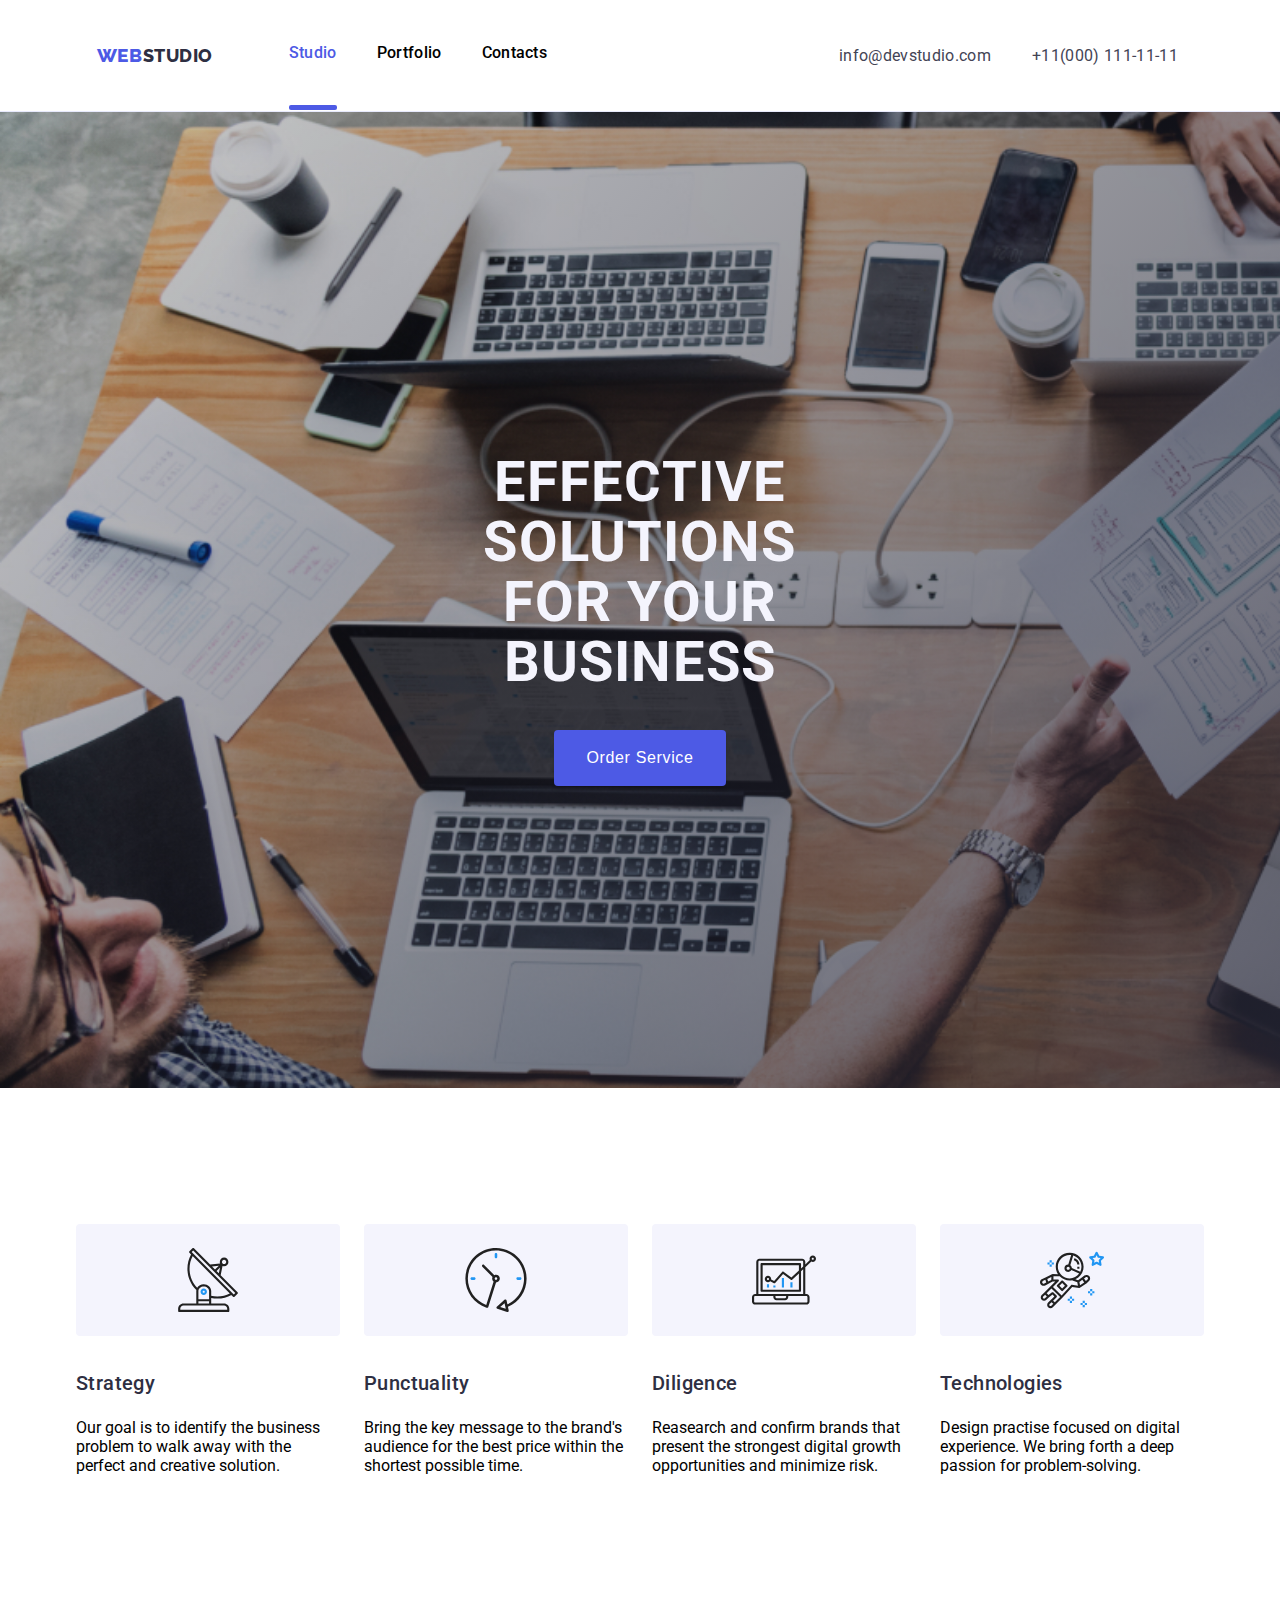
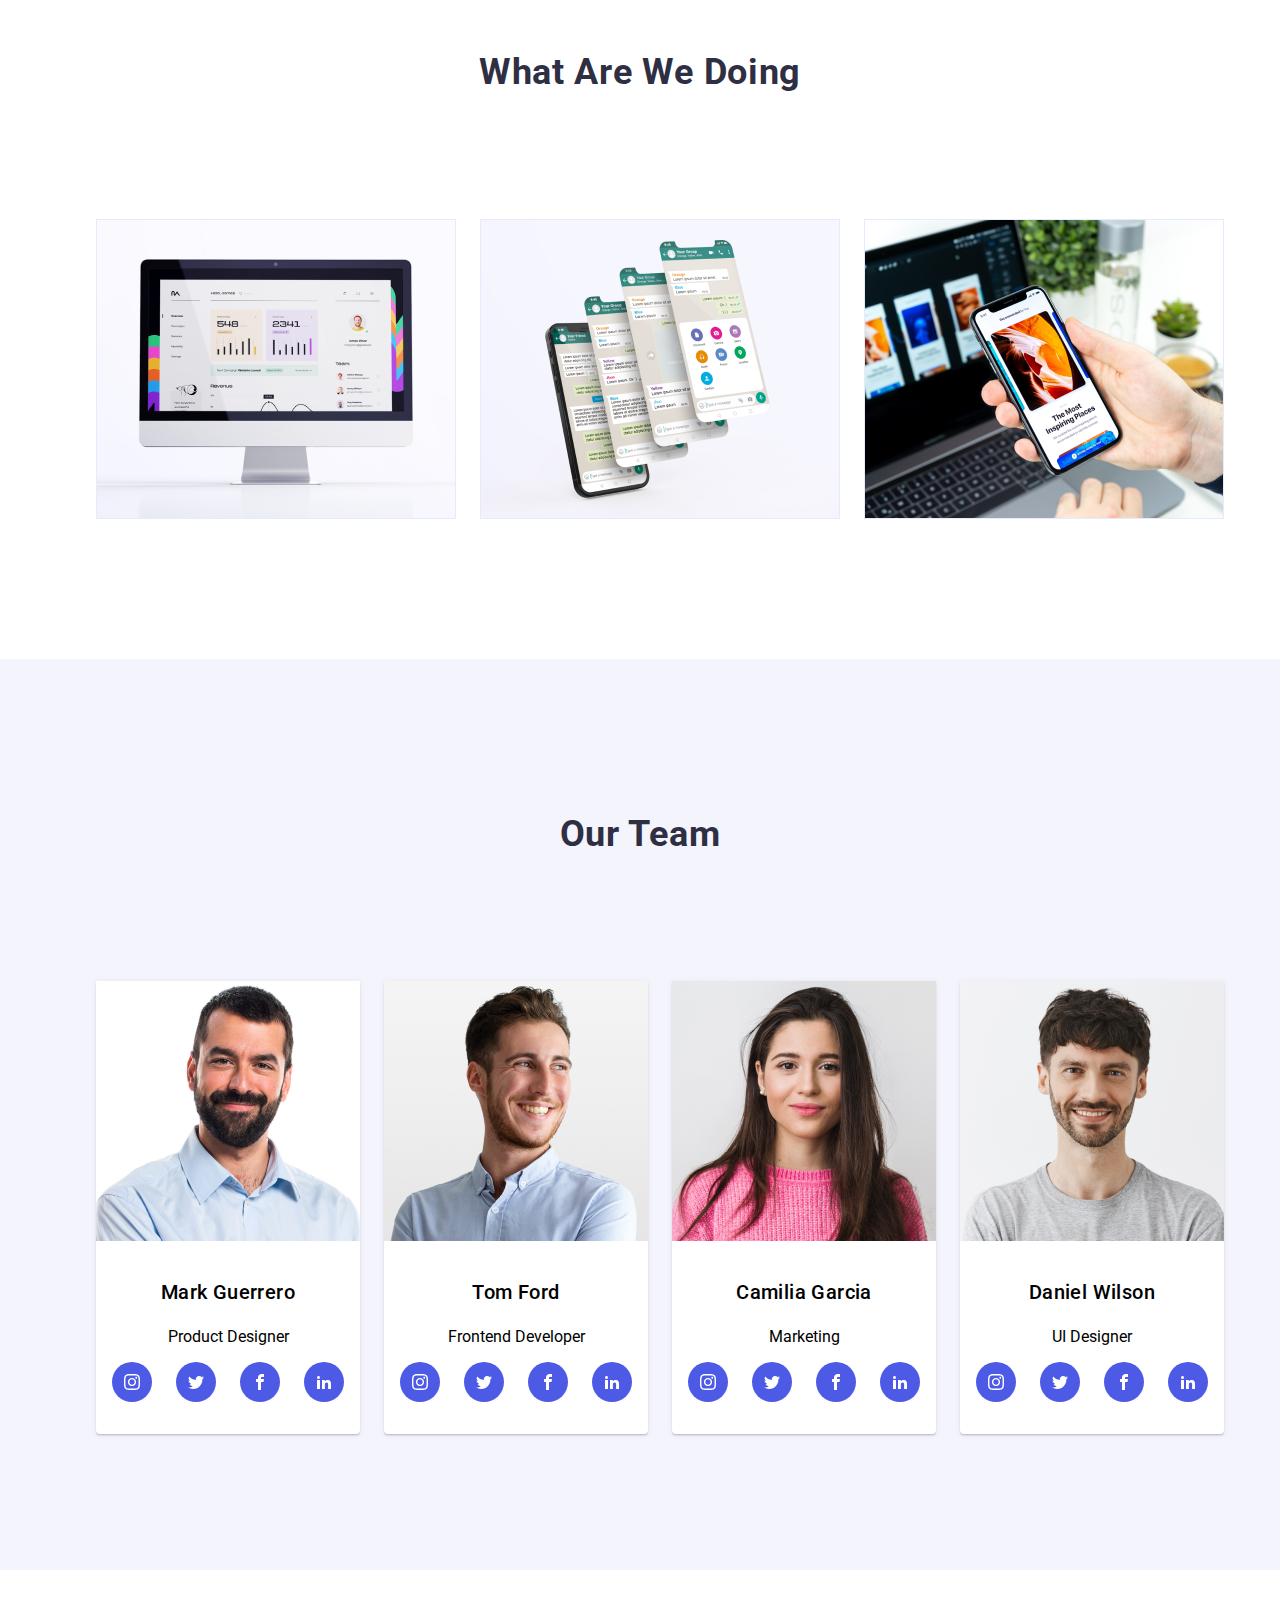
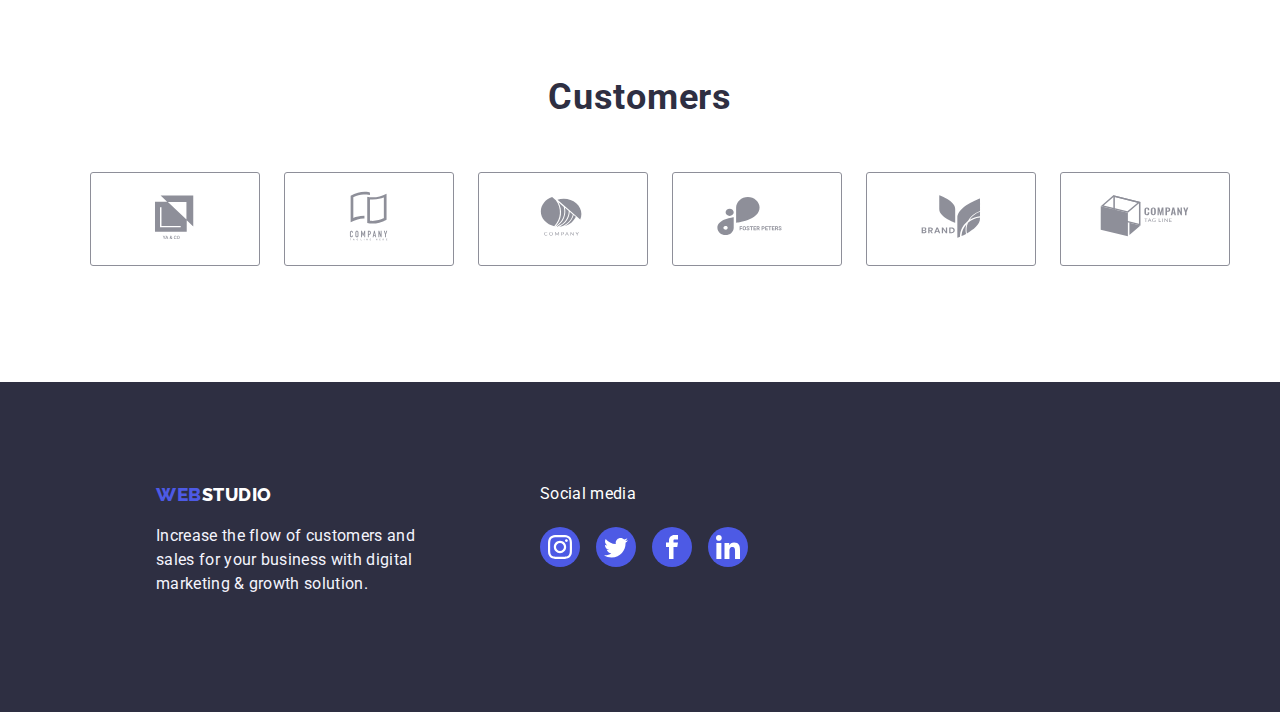
==== index.html @ a1b6a73a "Initial commit" ====
<!DOCTYPE html>
<html lang="en">
<head>
    <meta charset="UTF-8">
    <meta name="viewport" content="width=device-width, initial-scale=1.0">

    <title>Goit-markup-hw-05</title>

    <link rel="stylesheet" href="./css/styles.css">
    
    <link rel="preconnect" href="https://fonts.googleapis.com">
    <link rel="preconnect" href="https://fonts.gstatic.com" crossorigin>
    <link href="https://fonts.googleapis.com/css2?family=Roboto:wght@400;500;700;900&display=swap" rel="stylesheet">
    <link rel="preconnect" href="https://fonts.googleapis.com">
    <link rel="preconnect" href="https://fonts.gstatic.com" crossorigin>
    <link href="https://fonts.googleapis.com/css2?family=Raleway:wght@800&display=swap" rel="stylesheet">

    

</head>
<body>
   <div class="container">
        <header class="header">
            <div class="top-menu">
                <div class="logo">
                    <a href="#" class="web">web<span class="studio">studio</span></a>
                </div>
                <nav class="menu">
                    <ul class="pages">
                        <li class="page-studio active"><a href="index.html">Studio</a></li>
                        <li class="page-portfolio"><a href="portfolio.html">Portfolio</a></li>
                        <li class="page-contacts"><a href="#">Contacts</a></li>
                    </ul>
                </nav>
                <div class="contacts">
                    <ul class="contacts-menu">
                        <li class="email"><a href="mailto:info@devstudio.com">info@devstudio.com</a></li>
                        <li class="cp-number"><a href="tel:+11(000) 111-11-11"> +11(000) 111-11-11</a></li>
                    </ul>
                </div>
            </div>
        </header>
        <main>
            <!-- Section  1 -->
            <!-- hero img -->
            <section class="hero-section">
                <div class="hero">
                    <h1>Effective Solutions<br>for Your Business</h1>
                    <button type="button" class="order-btn" data-modal-open>Order Service</button>
                    <div class="backdrop is-hidden" data-modal>
                        <div class="modal">
                          <button type="button" class="btn-modal" data-modal-close>
                            <svg width="24" height="24">
                                <use href="./images/icons.svg#close"></use>
                            </svg>
                          </button>
                        </div>
                    </div>
                </div>
            </section>
                <!-- advantages -->
                <div class="hero-advantages">
                    <ul class="advantages">
                        <li class="our-goal">
                            <div class="advantages-icons">
                                <svg width="64" height="64">
                                    <use href="./images/icons.svg#antenna"></use>
                                </svg>
                            </div>
                            <h3>Strategy</h3>
                            <p>Our goal is to identify the business problem to walk away with the perfect and creative solution.
                            </p>
                        </li>
                        <li>
                            <div class="advantages-icons">
                            <svg width="64" height="64">
                                <use href="./images/icons.svg#clock"></use>
                            </svg>
                            </div>
                            <h3>Punctuality</h3>
                            <p>Bring the key message to the brand's audience for the best price within the shortest possible
                                time.
                            </p>
                        </li>
                        <li>
                            <div class="advantages-icons">
                                <svg width="64" height="64">
                                    <use href="./images/icons.svg#diagram"></use>
                                </svg>
                            </div>
                            <h3>Diligence</h3>
                            <p>Reasearch and confirm brands that present the strongest digital growth opportunities and minimize
                                risk.</p>
                        </li>
                        <li>
                            <div class="advantages-icons">
                                <svg width="64" height="64">
                                    <use href="./images/icons.svg#astronaut"></use>
                                </svg>
                            </div>
                            <h3>Technologies</h3>
                            <p>Design practise focused on digital experience. We bring forth a deep passion for problem-solving.
                            </p>
                        </li>
                    </ul>
                </div>
            </section>
            <!-- Section # 2 -->
            <section class="section">
                <div class="services">
                    <h2>what are we doing</h2>
                    <ul class="services-img">
                        <li>
                            <img src="images/img 1.png" width="360" height="300" alt="Apple monitor">
                        </li>
                        <li>
                            <img src="images/img 2.png" width="360" height="300" alt="cellphone">
                        </li>
                        <li>
                            <img src="images/img 3.png" width="360" height="300" alt="cellphone with laptop">
                        </li>
                    </ul>
                </div>
            </section>
        
            <!-- section # 3 -->
            <section class="section">
                <div class="team">
                    <h2>Our Team</h2>
                    <div class="team-members">
                        <ul class="members">
                            <li class="member">
                                <img src="images/img.png" width="264" height="260" alt="photo">
                                <h3>Mark Guerrero</h3>
                                <p>Product Designer</p>
                                <div class="teams-social-media">
                                    <a class="team-social-media">
                                        <svg width="16" height="16">
                                            <use href="./images/icons.svg#instagram"></use>
                                        </svg>
                                    </a>
                                    <a class="team-social-media">
                                        <svg width="16" height="16">
                                            <use href="./images/icons.svg#twitter"></use>
                                        </svg>
                                    </a>
                                    <a class="team-social-media">
                                        <svg width="16" height="16">
                                            <use href="./images/icons.svg#facebook"></use>
                                        </svg>
                                    </a>
                                    <a class="team-social-media">
                                        <svg width="16" height="16">
                                            <use href="./images/icons.svg#linkedin"></use>
                                        </svg>
                                    </a>
                                </div>
                            </li>
                            <li class="member">
                                <img src="images/img 6.png" width="264" height="260" alt="photo">
                                <h3>Tom Ford</h3>
                                <p>Frontend Developer</p>
                                <div class="teams-social-media">
                                    <a class="team-social-media">
                                        <svg width="16" height="16">
                                            <use href="./images/icons.svg#instagram"></use>
                                        </svg>
                                    </a>
                                    <a class="team-social-media">
                                        <svg width="16" height="16">
                                            <use href="./images/icons.svg#twitter"></use>
                                        </svg>
                                    </a>
                                    <a class="team-social-media">
                                        <svg width="16" height="16">
                                            <use href="./images/icons.svg#facebook"></use>
                                        </svg>
                                    </a>
                                    <a class="team-social-media">
                                        <svg width="16" height="16">
                                            <use href="./images/icons.svg#linkedin"></use>
                                        </svg>
                                    </a>
                                </div>
                            </li>
                            <li class="member">
                                <img src="images/img 7.png" width="264" height="260" alt="photo">
                                <h3>Camilia Garcia</h3>
                                <p>Marketing</p>
                                <div class="teams-social-media">
                                    <a class="team-social-media">
                                        <svg width="16" height="16">
                                            <use href="./images/icons.svg#instagram"></use>
                                        </svg>
                                    </a>
                                    <a class="team-social-media">
                                        <svg width="16" height="16">
                                            <use href="./images/icons.svg#twitter"></use>
                                        </svg>
                                    </a>
                                    <a class="team-social-media">
                                        <svg width="16" height="16">
                                            <use href="./images/icons.svg#facebook"></use>
                                        </svg>
                                    </a>
                                    <a class="team-social-media">
                                        <svg width="16" height="16">
                                            <use href="./images/icons.svg#linkedin"></use>
                                        </svg>
                                    </a>
                                </div>
                            </li>
                            <li class="member">
                                <img src="images/img 8.png" width="264" height="260" alt="photo">
                                <h3>Daniel Wilson</h3>
                                <p>UI Designer</p>
                                <div class="teams-social-media">
                                    <a class="team-social-media">
                                        <svg width="16" height="16">
                                            <use href="./images/icons.svg#instagram"></use>
                                        </svg>
                                    </a>
                                    <a class="team-social-media">
                                        <svg width="16" height="16">
                                            <use href="./images/icons.svg#twitter"></use>
                                        </svg>
                                    </a>
                                    <a class="team-social-media">
                                        <svg width="16" height="16">
                                            <use href="./images/icons.svg#facebook"></use>
                                        </svg>
                                    </a>
                                    <a class="team-social-media">
                                        <svg width="16" height="16">
                                            <use href="./images/icons.svg#linkedin"></use>
                                        </svg>
                                    </a>
                                </div>
                            </li>
                        </ul>
                    </div>
                </div>
            </section>
            <section class="customer-section">
                <h2>customers</h2>
                <ul class="customers">
                    <li class="customer-icon">
                        <a href="#">
                            <svg width="104" height="56">
                                <use href="./images/icons.svg#customer-icon-1"></use>
                            </svg>
                        </a>
                    </li>
                    <li class="customer-icon">
                        <a href="#">
                            <svg width="104" height="56">
                                <use href="./images/icons.svg#customer-icon-2"></use>
                            </svg>
                        </a>
                    </li>
                    <li class="customer-icon">
                        <a href="#">
                            <svg width="104" height="56">
                                <use href="./images/icons.svg#customer-icon-3"></use>
                            </svg>
                        </a>
                    </li>
                    <li class="customer-icon">
                        <a href="#">
                            <svg width="104" height="56">
                                <use href="./images/icons.svg#customer-icon-4"></use>
                            </svg>
                        </a>
                    </li>
                    <li class="customer-icon">
                        <a href="#">
                            <svg width="104" height="56">
                                <use href="./images/icons.svg#customer-icon-5"></use>
                            </svg>
                        </a>
                    </li>
                    <li class="customer-icon">
                        <a href="#">
                            <svg width="104" height="56">
                                <use href="./images/icons.svg#customer-icon-6"></use>
                            </svg>
                        </a>
                    </li>
                </ul>
            </section>
        </main>
        <footer class="annotation">
            <div class="notation">
            <a href="#" class="studio"><span class="web">web</span>studio</a>
            <p>Increase the flow of customers and <br>
                sales for your business with digital <br>
                marketing & growth solution.</p>
            </div>
            <div>
            <h4>Social media</h4>
                <div class="social-media-icons">  
                    <a class="social-media">
                        <svg width="24" height="24">
                           <use href="./images/icons.svg#instagram"></use>
                        </svg>
                    </a>
                    <a class="social-media">
                        <svg width="24" height="24">
                           <use href="./images/icons.svg#twitter"></use>
                        </svg>
                    </a>
                    <a class="social-media">
                        <svg width="24" height="24">
                           <use href="./images/icons.svg#facebook"></use>
                        </svg>
                    </a>
                    <a class="social-media">
                        <svg width="24" height="24">
                           <use href="./images/icons.svg#linkedin-2"></use>
                        </svg>
                    </a>
                </div>
            </div>         
        </footer>
   </div>
   <script src="./js/modal.js"></script>
</body>
</html>
---- css/styles.css ----
:root {
    --primary-color:#4D5AE5;
--primary-with-alpha: rgba(77, 90, 229, 0.9);
    --primary-white: #fff;
    --background-font: #2E2F42;
    --hover-background: #0707f6;
    --cloud: #F4F4FD;
    --paragraph-color: #434455;
    --CORNFLOW: #E7E9FC;
    --Light-Slate: #8E8F99;
    --Grey: rgba(46, 47, 66, 0.70);
    --L-Grey: #2E2F42;
    --Dairy: #FCFCFC;
}
body{
    margin: 0;
    padding: 0;
    font-family: 'Roboto', sans-serif;
}
.container{
    background-color: var(--primary-white);
    width: 100% auto;
    height: auto;
}
a {
   text-decoration: none;
} 
ul > li{
    list-style-type: none;
}
/* Text-Logo --nav bar - index pages & contacts*/
.header{
    padding: 25px 156px;
    border-bottom: 1px solid var(--CORNFLOW);
}
.top-menu {
    background-color: var(--primary-white);
    display: flex;
    flex-direction: row;
    align-items: center;
    justify-content: center;
}  
.web {
    color: var(--primary-color);
    font-family: Raleway;
    width: 44px;
    font-size: 19px;
    font-weight: 800;
    line-height: 1.3;
    letter-spacing: 0.54px;
    text-transform: uppercase;
   
}
.studio {
    color: var(--background-font);
    font-family: Raleway;
    width: 71px; 
    font-size: 18px;
    font-weight: 800;
    line-height: 1.3;
    text-transform: uppercase;
    padding-right: 36px;
}
.pages {
    display: flex;
    flex-direction: row;
    justify-content: center;
    gap: 40px;
    padding-right: 252px;
}
.pages > li > a {
    text-decoration: none;
    color: var(--paragrap-font);
    font-size: 16px;
    font-weight: 500;
    line-height: 1.5;
    letter-spacing: 0.32px;
}
           .pages>li>a:focus,
.active,.pages > li > a:hover{
    color: var(--primary-color);
}
.active::after{
    background-color: var(--primary-color);
    content: " ";
    display: block;
    height: 5px;
    width: 100%;
    border-radius: 2px;
    position: relative;
    top: 40px;
}
.page-studio{
     width: 48px, auto;
     height: 24px, auto;
}
.page-portfolio{
    width: 66px, auto;
    height: 24px, auto;
}
.page-contacts{
    width: 67px, auto;
    height: 24px, auto;
}
.email{
    width:  153px;
    height: 24px;
}
.cp-number{
    width:  151px;
    height: 24px;
}

.contacts-menu > li > a {
    text-decoration: none;
    color: var(--paragraph-color);
    font-size: 16px;
    font-weight: 400;
    line-height: 1.5;
    letter-spacing: 0.32px;
}
.contacts-menu > li > a:hover {
    color: var(--primary-color);
}
.contacts-menu {
    display: flex;
    flex-direction: row;
    justify-content: center;
    gap: 40px;
}

/* --------------------- Hero Image ----------------------------*/
 h1 {
    color: var(--cloud);
    text-align: center;
    font-size: 56px;
    font-weight: 700;
    line-height: 60px;
    letter-spacing: 1.12px;
    text-transform: uppercase;
    padding-left: 472px;
    padding-right: 472px;
}
.hero {
    background: linear-gradient(-45deg, rgba(46, 47, 66, 0.70), rgba(255, 255, 255, 0.00) 100%),
                url("../images/busy_frontdevs.jpg");
                /* lightgray 0px -167.766px / 100% 139.922% no-repeat; */
    background-color: var(--background-font);
    background-repeat: no-repeat;
    background-size: cover;
    margin-top: 0;
    display: flex;
    padding-top: 188px;
    padding-bottom: 188px;
    flex-direction: column;
    align-items: center;
    justify-content: center;
    width: auto;
    height: 600px;
}
.order-btn {
    background-color: var(--primary-color); 
    display: block;
    align-items: center;
    justify-content: center;
    padding:  16px 32px;
    border-radius: 4px;
    box-shadow: 0px 4px 4px 0px rgba(0, 0, 0, 0.15 );
    width: auto;
    color: var(--primary-white);
    font-size: 16px;
    font-weight: 500;
    line-height: 1.5;
    border: none;
    letter-spacing: 0.64px;
    cursor: pointer;
}
.order-btn:hover {
    background-color: var(--hover-background);
    color: var(--primary-white);
    padding: 16px 32px;
    border-radius: 4px;
    box-shadow: 0px 4px 4px 0px rgba(0, 0, 0, 0.15);
    font-size: 16px;
    font-weight: 500;
    line-height: 1.5;
    border: none;
    letter-spacing: 0.64px;
    cursor: pointer;
}

.btn-modal{
    border: 0;
    display: block;
    margin-left: auto;
    background-color: var(--Dairy);
}
.btn-modal svg{
    display: flex;
    align-items: center;
    justify-content: center;
    padding: 5px;
    width: 24px;
    height: 24px;
    border-radius: 100%;
    cursor: pointer;
    color: var(--L-Grey);
    background-color: var(--CORNFLOW);
    border: 1px solid var(--CORNFLOW);
    box-shadow: 0 2px 1px 0 rgba(0, 0, 0, 0.2),
                0 1px 3px 0 rgba(0, 0, 0, 0.12),
                0 1px 1px 0 rgba(0, 0, 0, 0.14);
    transition: fill 250ms cubic-bezier(0.4, 0, 0.2, 1);
}       
.backdrop{
    width: 100%;
    height: 100%;
    background-color:  rgba(0, 0, 0, 0.4);
    position: fixed;
    top: 0;
    display: flex;
    align-items: center;
    justify-content: center;
    transition: opacity 250ms cubic-bezier(0.4, 0, 0.2, 1);
}
.modal{
    padding: 24px;
    background-color: var(--Dairy);
    width: 408px;
    height: 584px;
    border-radius: 5px;
    box-shadow: 0 2px 1px 0 rgba(0, 0, 0, 0.2)
                0 1px 3px 0 rgba(0, 0, 0, 0.12),
                0 1px 1px 0 rgba(0, 0, 0, 0.14);
}
.is-hidden{
    pointer-events: none;
    opacity: 0;
}

/* ------------------------- Section1 ------------------------ */
/* .hero-advantages */
   
.advantages-icons {
    background-color: var(--cloud);
    display: flex;
    justify-content: center;
    border-radius: 4px;
    padding: 24px 100px;
}
.advantages{
  display: flex;
  align-items: center;
  justify-content:center;
  gap: 24px;
  padding: 120px 156px;
}
.advantages li > h3 {
    text-align: start;
    color: var(--background-font);
    font-size: 20px;
    font-weight: 500;
    line-height: 1.5;
    letter-spacing: 0.4px;
}
.advantages > p{
    color: var(--paragraph-color);
    font-size: 16px;
    font-weight: 400;
    line-height: 1.5;
    letter-spacing: 0.32px;
}

/*---------------- what are we doing-Section 2 ----------------------*/

h2 {
    color: var(--background-font);
    margin-top: 10px;
    text-align: center;
    font-size: 36px;
    font-weight: 700;
    line-height: 2.5;
    letter-spacing: 0.72px;
    text-transform: capitalize;
}
.services{  
    padding-bottom: 120px;
}

.services-img{
    display: flex;
    justify-content: center;
    gap:24px;
    padding-top: 72px;
}


/* ---------------- Our team-section3 ------------------- */
h3 {
    text-align: center;
    font-size: 20px;
    font-weight: 500;
    line-height: 1.5;
    letter-spacing: 0.4px;
    margin-top: 32px;
}
.team{
   background-color: var(--cloud);
   padding:120px 156px;
    }
.team > p{
    text-align: center;
    color: var(--paragraph-color);
    font-size: 16px;
    font-weight: 400;
    line-height: 150%;
    letter-spacing: 0.32px;
}
.team-members .members{
    display: flex;
    justify-content: center;
    gap: 24px;
    padding-top: 72px;
}
.team-members .members > li > p{
    text-align: center;
}
.members .member{
    border-radius: 0px 0px 4px 4px;
    background-color: var(--primary-white);
    box-shadow: 0px 2px 1px 0px rgba(46, 47, 66, 0.08),
                0px 1px 1px 0px rgba(46, 47, 66, 0.16),
                0px 1px 6px 0px rgba(46, 47, 66, 0.08);
    padding-bottom: 32px;
}
 /* -------- Team Social Media Icons ------------------- */

.teams-social-media {
    display: flex;
    justify-content: center;
    align-items: center;
    gap: 24px;
}

.team-social-media {
    background-color: var(--primary-color);
    border-radius: 50%;
    height: 40px;
    width: 40px;
    cursor: pointer;
}
.team-social-media:focus,
.team-social-media:hover{
    background-color: var(--hover-background);
    border: 1px solid var(--hover-background);
    outline: 1px solid var(--hover-background);
}
.team-social-media svg {
    fill: var(--primary-white);
    padding: 12px;
}

/* -------------- Customers Section ------------------------- */
.customer-section{
    padding-top: 72px;
    padding-bottom: 100px;

}
.customers{
    display: flex;
    justify-content: center;
    align-items: center;
    gap: 24px;
    
}
.customer-icon{
    border: 1px solid var(--Light-Slate);
    border-radius: 3px;
    padding: 16px 32px;
}
.customer-icon svg {
    fill: var(--Light-Slate)
}


/* ------------------- footer ---------------------------*/
.annotation{
    background-color: var(--background-font);
    display:flex;
    gap: 120px;
    padding-top: 100px;
    padding-bottom: 100px;
}
.notation{
    display: flex;
    flex-direction: column;
    padding-left: 156px;
    width: auto;
}
.notation .studio{
    color: var(--primary-white);
    font-family: Raleway;
    font-size: 18px;
    font-weight: 800;
    line-height: 1.3; /*21px  116.667%*/
    letter-spacing: 0.54px;
    text-transform: uppercase;
}
.notation > p{
    width: 264px;
    margin-top: 17.5px;
    color: var(--cloud);
    font-size: 16px;
    font-weight: 400;
    line-height: 1.5;
    letter-spacing: 0.32px;
}
 /* -------------------- Social Media Icons ------------------------*/
 h4 {
     margin-top: 0;
     font-size: 16px;
     font-weight: 400;
     line-height: 1.5;
     letter-spacing: 0.32px;
     color: var(--primary-white);
 }

 .social-media-icons {
     display: flex;
     gap: 16px;
}

.social-media {
     background-color: var(--primary-color);
     border-radius: 50%;
     height: 40px;
     width: 40px;
     display: flex;
     align-items: center;
     justify-content: center;
     cursor: pointer;
}
.social-media:focus,    
.social-media:hover{
    background-color: var(--hover-background);
    border: 1px solid var(--hover-background);
    outline: 1px solid var(--hover-background);
} 
 .social-media svg {
     fill: var(--primary-white);
     padding: 8px;
 }

/* ------------------ portfolio.html ------------------*/
.button-portfolio {
    color: var(--primary-color);
    display: flex;
    flex-direction: row;
    justify-content: center;
    gap: 24px;
    padding-top: 96px;
    padding-bottom: 72px;
}
.btn{ 
    background-color: var(--CORNFLOW);
    color: var(--IRIS, #4D5AE5);
        text-align: center;
        font-family: Roboto;
        font-size: 16px;
        font-weight: 500;
        line-height: 1.5;
        letter-spacing: 0.64px;
        padding: 12px 24px;
        border-radius: 4px;
        box-shadow: 0px 4px 4px 0px rgba(0, 0, 0, 0.15);
        border: none;
}
.btn:focus,
.btn:hover {
        background-color: var(--hover-background);
        color: var(--primary-white);
        cursor: pointer;
}
 
/* ----------- main portfolio ----------- */


 .row li{
    border: 1px solid #E7E9FC;
    background-color: var(--primary-white);
    display: flex;
    flex-direction: column;
    align-items: flex-start;
    flex-shrink: 0;
    padding-bottom: 32px;
    cursor: pointer;
}
.row li:hover {
    border-radius: 5px;
    box-shadow: 0px 2px 1px 0px rgba(46, 47, 66, 0.08),
                0px 1px 1px 0px rgba(46, 47, 66, 0.16),
                0px 1px 6px 0px rgba(46, 47, 66, 0.08);
   
}
.row h3 {
    padding-top: 32px;
    margin: 0;
    padding-left: 16px;
}
.row p {
    margin: 0;
    padding-left: 16px;
}
.row .first{
    display: flex;
    flex-direction: row;
    justify-content: center;
    gap: 24px;
}
.row .second {
    display: flex;
    flex-direction: row;
    justify-content: center;
    gap: 24px;
    padding-top: 48px;
}

.row .third {
    display: flex;
    flex-direction: row;
    justify-content: center;
    gap: 24px;
    padding-top: 48px;
    padding-bottom: 120px;
}


     /* Overlay Slider */
.card{
    position: relative;
    width: 100%;   
}
.image{
    display: block;
    width: 100%;
    height: auto;
}
.slider {
    position: absolute;
    background-color: var(--primary-with-alpha);
    bottom: 0;
    left: 0;
    right: 0;
    width: 100%;
    height: 0px;
    overflow: hidden;
    transition:  0.5s cubic-bezier(0.4, 0, 0.2, 1);
    /* -webkit-transition: 0.5s ease;
    -moz-transition: 0.5s ease;
    -ms-transition: 0.5s ease;
    -o-transition: 0.5s ease; */
}
.card:hover .slider{
    height: 100%;
}
.content{
    position: absolute;
    color:var(--cloud);
    overflow: hidden;
    font-size: 20px;
    top: 50%;
    left: 50%;
    transform: translate(-50%, -50%);
}
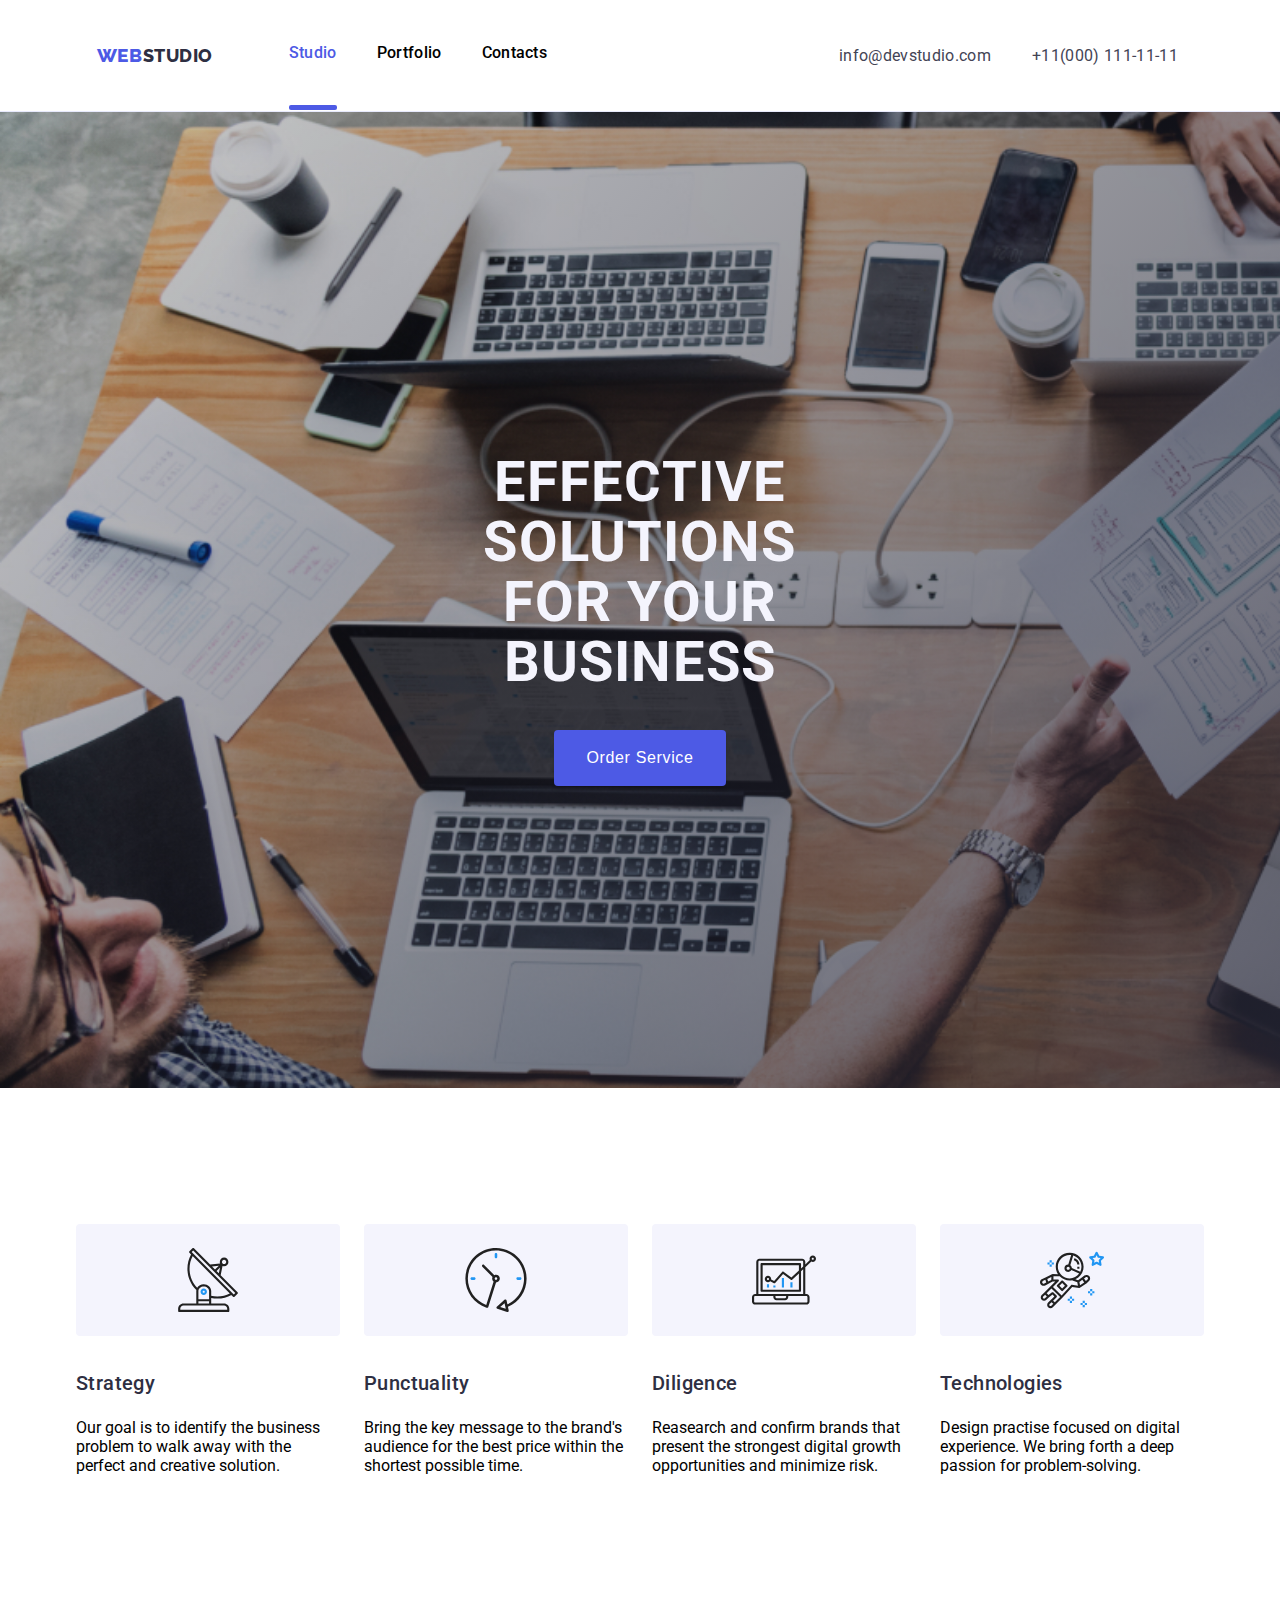
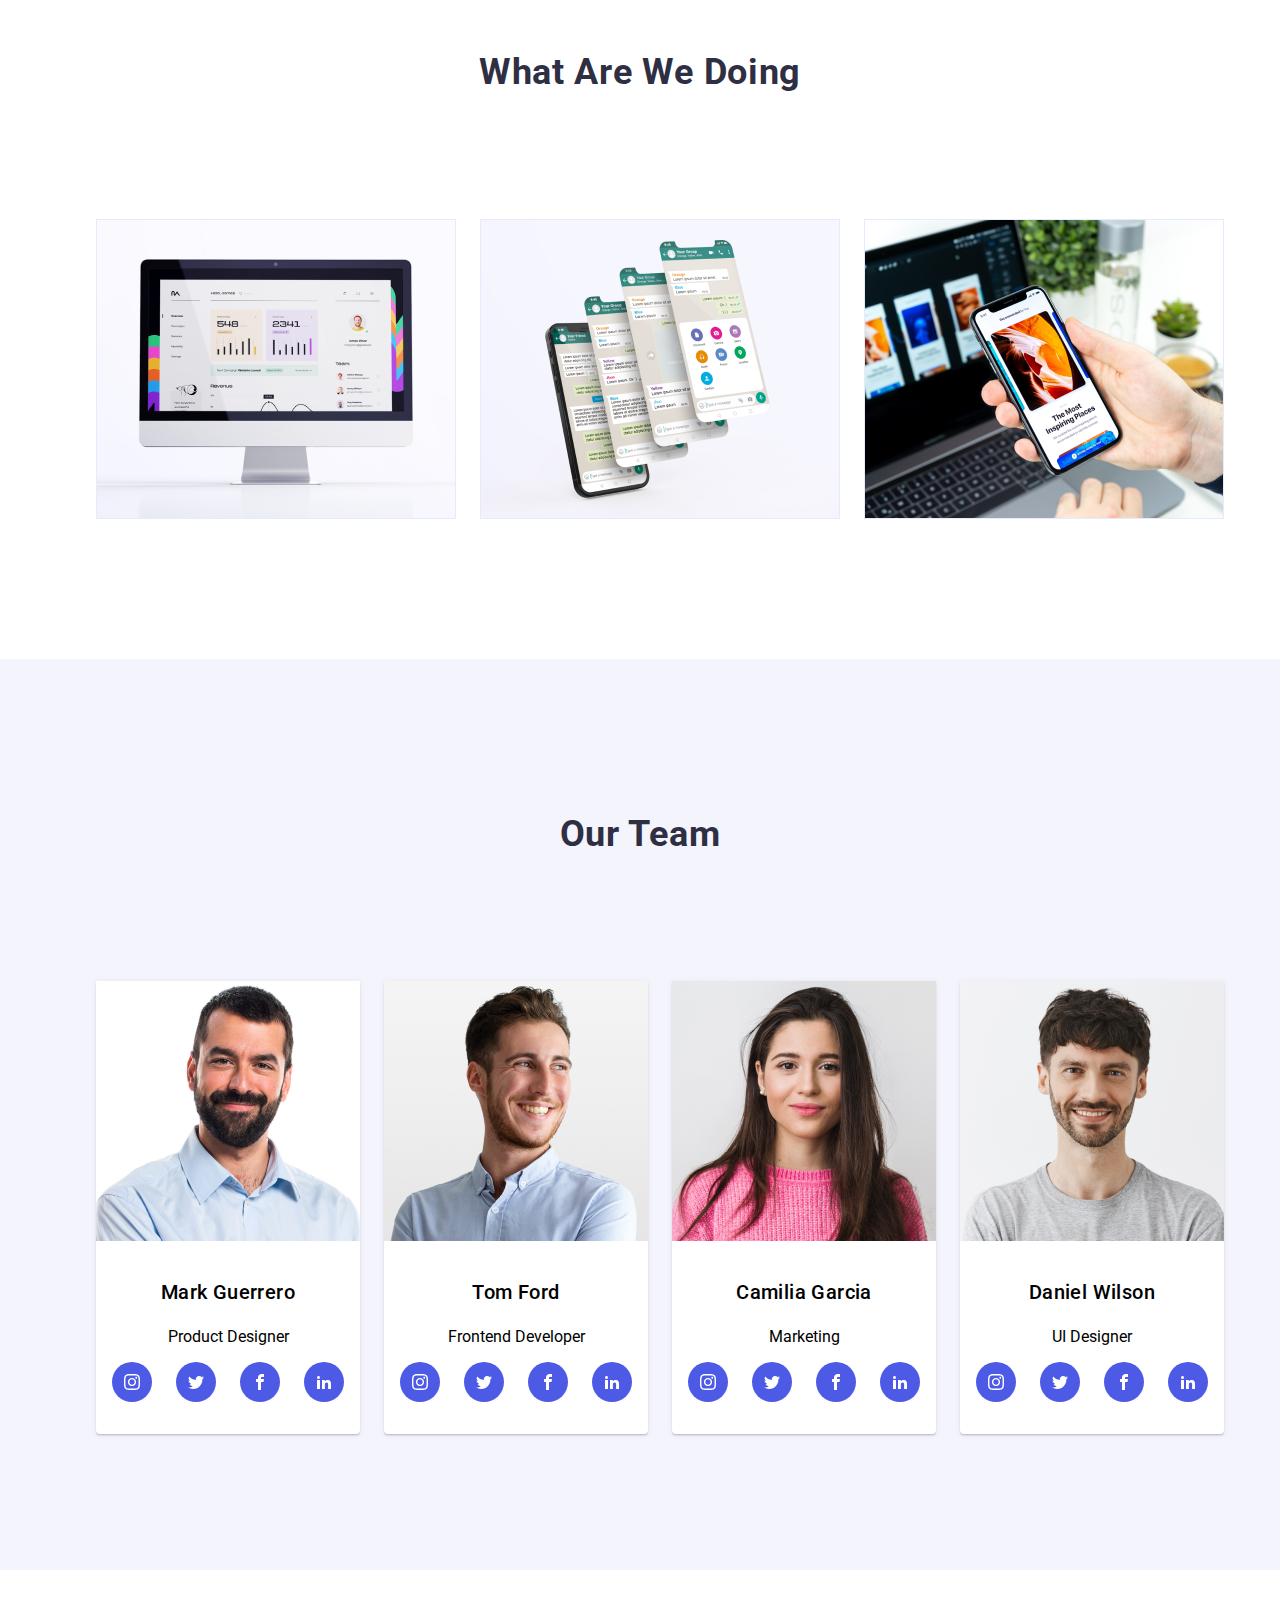
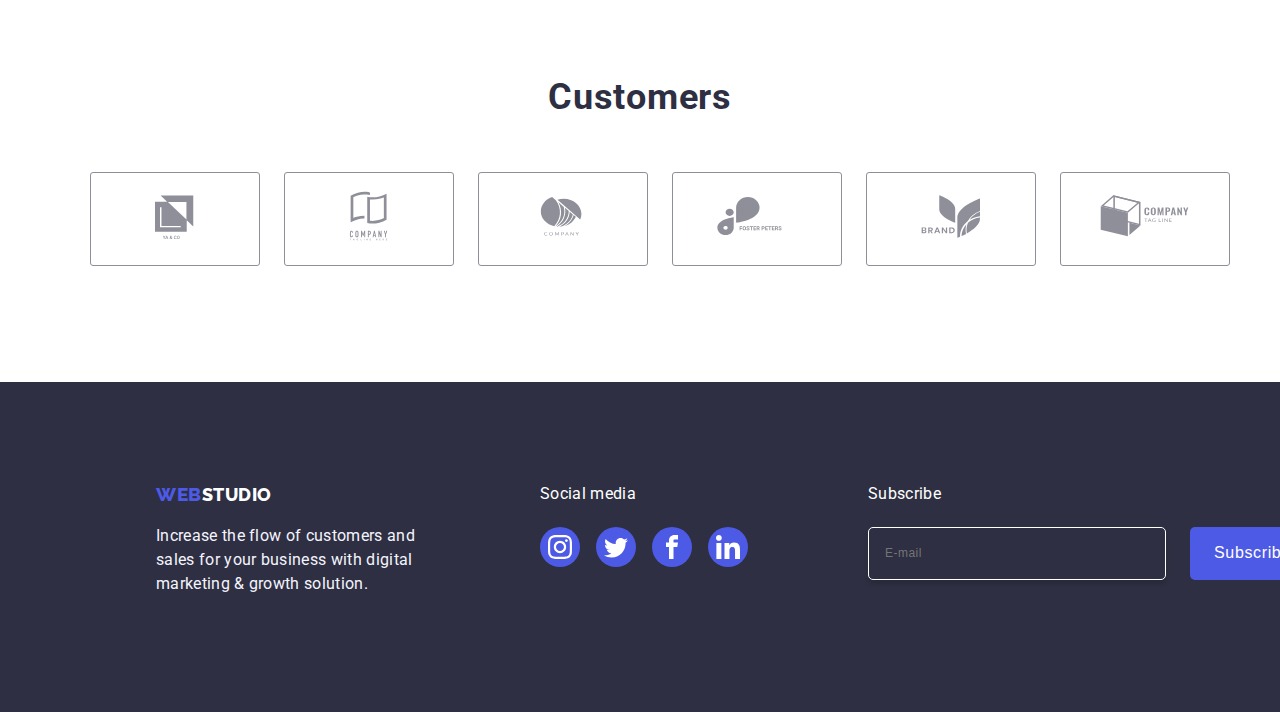
==== commit fcb83feb: "first commit" ====
--- a/index.html
+++ b/index.html
@@ -4,7 +4,7 @@
     <meta charset="UTF-8">
     <meta name="viewport" content="width=device-width, initial-scale=1.0">
 
-    <title>Goit-markup-hw-05</title>
+    <title>Goit-markup-hw-06</title>
 
     <link rel="stylesheet" href="./css/styles.css">
     
@@ -54,6 +54,29 @@
                                 <use href="./images/icons.svg#close"></use>
                             </svg>
                           </button>
+                          <form action="#" method="post" class="modal-form">
+                            <h5>Leave your contacts and we will call you back</h5>
+                            <div class="info">
+                                <label for="name">Name</label>
+                                <input type="text" placeholder="man-icon">
+                            </div>
+                            <div>
+                                <label for="phone">Phone</label>
+                                <input type="text" placeholder="pnone-icon">
+                            </div>
+                            <div>
+                               <label for="email">Email</label>
+                               <input type="text" placeholder="envelope-icon">
+                            </div>
+                            <div>
+                                <label for="comment">Comment</label>
+                                <input  type="text" placeholder="Text input" class="comment">
+                            </div>
+                            <div class="privacy-policy">
+                            <input type="checkbox" name="privacy_policy" value="1" required><h5>I accept the terms and conditions of the </h5> <a href="#"><h5>Privacy Policy</h5></a>
+                            </div>
+                            <button type="send" class="send-btn">Send</button>
+                          </form>
                         </div>
                     </div>
                 </div>
@@ -320,7 +343,18 @@
                         </svg>
                     </a>
                 </div>
-            </div>         
+                </div>
+                <div>
+                <h4>Subscribe</h4>
+                <form action="" class="subscribe-form">
+                    <input type="text" name="email" placeholder="E-mail">
+                    <button type="submit" class="subscribe-btn">Subscribe
+                     <svg width="24" height="24">
+                        <use href="./images/icons.svg#telegram"></use>
+                     </svg>
+                    </button>
+                </form>
+               </div>     
         </footer>
    </div>
    <script src="./js/modal.js"></script>
--- a/css/styles.css
+++ b/css/styles.css
@@ -237,6 +237,44 @@
     pointer-events: none;
     opacity: 0;
 }
+.modal-form{
+    margin: 0;
+    display: flex;
+    flex-direction: column;
+    align-items: center;
+    gap: 8px;
+}
+input[type="text"]{
+    width: 400px;
+    height: 35px;
+    border-radius: 5px;
+    background-color: var(--primary-white);
+    border: 1px solid rgba(46, 47, 66, 0.40);   
+}
+.send-btn{
+    background-color: var(--primary-color);
+    padding: 16px 32px;
+    border-radius: 4px;
+    box-shadow: 0px 4px 4px 0px rgba(0, 0, 0, 0.15);
+    width: 105px;
+    color: var(--primary-white);
+    font-size: 16px;
+    font-weight: 500;
+    line-height: 1.5;
+    border: none;
+    letter-spacing: 0.64px;
+    cursor: pointer;
+}
+.send-btn:hover{
+    background-color: var(--hover-background);
+}
+.privacy-policy{
+    display: flex;
+}
+input[class="comment"]{
+    line-height: 2em;
+    height: 120px;
+}
 
 /* ------------------------- Section1 ------------------------ */
 /* .hero-advantages */
@@ -426,8 +464,8 @@
  }
 
  .social-media-icons {
-     display: flex;
-     gap: 16px;
+    display: flex;
+    gap: 16px;
 }
 
 .social-media {
@@ -450,6 +488,48 @@
      fill: var(--primary-white);
      padding: 8px;
  }
+ /* subscribe form button */
+ .subscribe-form{
+   display: flex;
+   gap: 24px;
+ }
+    input[name="email"]{
+    background-color: var(--L-Grey);
+    width: 264px;
+    border-radius: 5px;
+    padding: 8px 16px;
+    color: var(--primary-white);
+    font-size: 12px;
+    font-weight: 400;
+    line-height: 1.5;
+    letter-spacing: 0.48px;
+    border: 1px solid var(--primary-white);
+    box-shadow: 0px 4px 4px 0px rgba(0, 0, 0, 0.15);
+
+ }
+ .subscribe-btn{
+    padding: 8px 24px;
+    width: 165px;
+    text-align: center;
+    background-color: var(--primary-color);
+    border: 0;
+    border-radius: 5px;
+    color: var(--primary-white);
+    font-size: 16px;
+    font-weight: 500;
+    line-height: 1.5;
+    letter-spacing: 0.64px;
+    gap: 16px; 
+    display: flex; 
+    justify-content: center;
+    align-items: center;
+ }
+ .subscribe-btn svg{
+
+    align-items: center;
+    justify-content: center;
+ }
+
 
 /* ------------------ portfolio.html ------------------*/
 .button-portfolio {
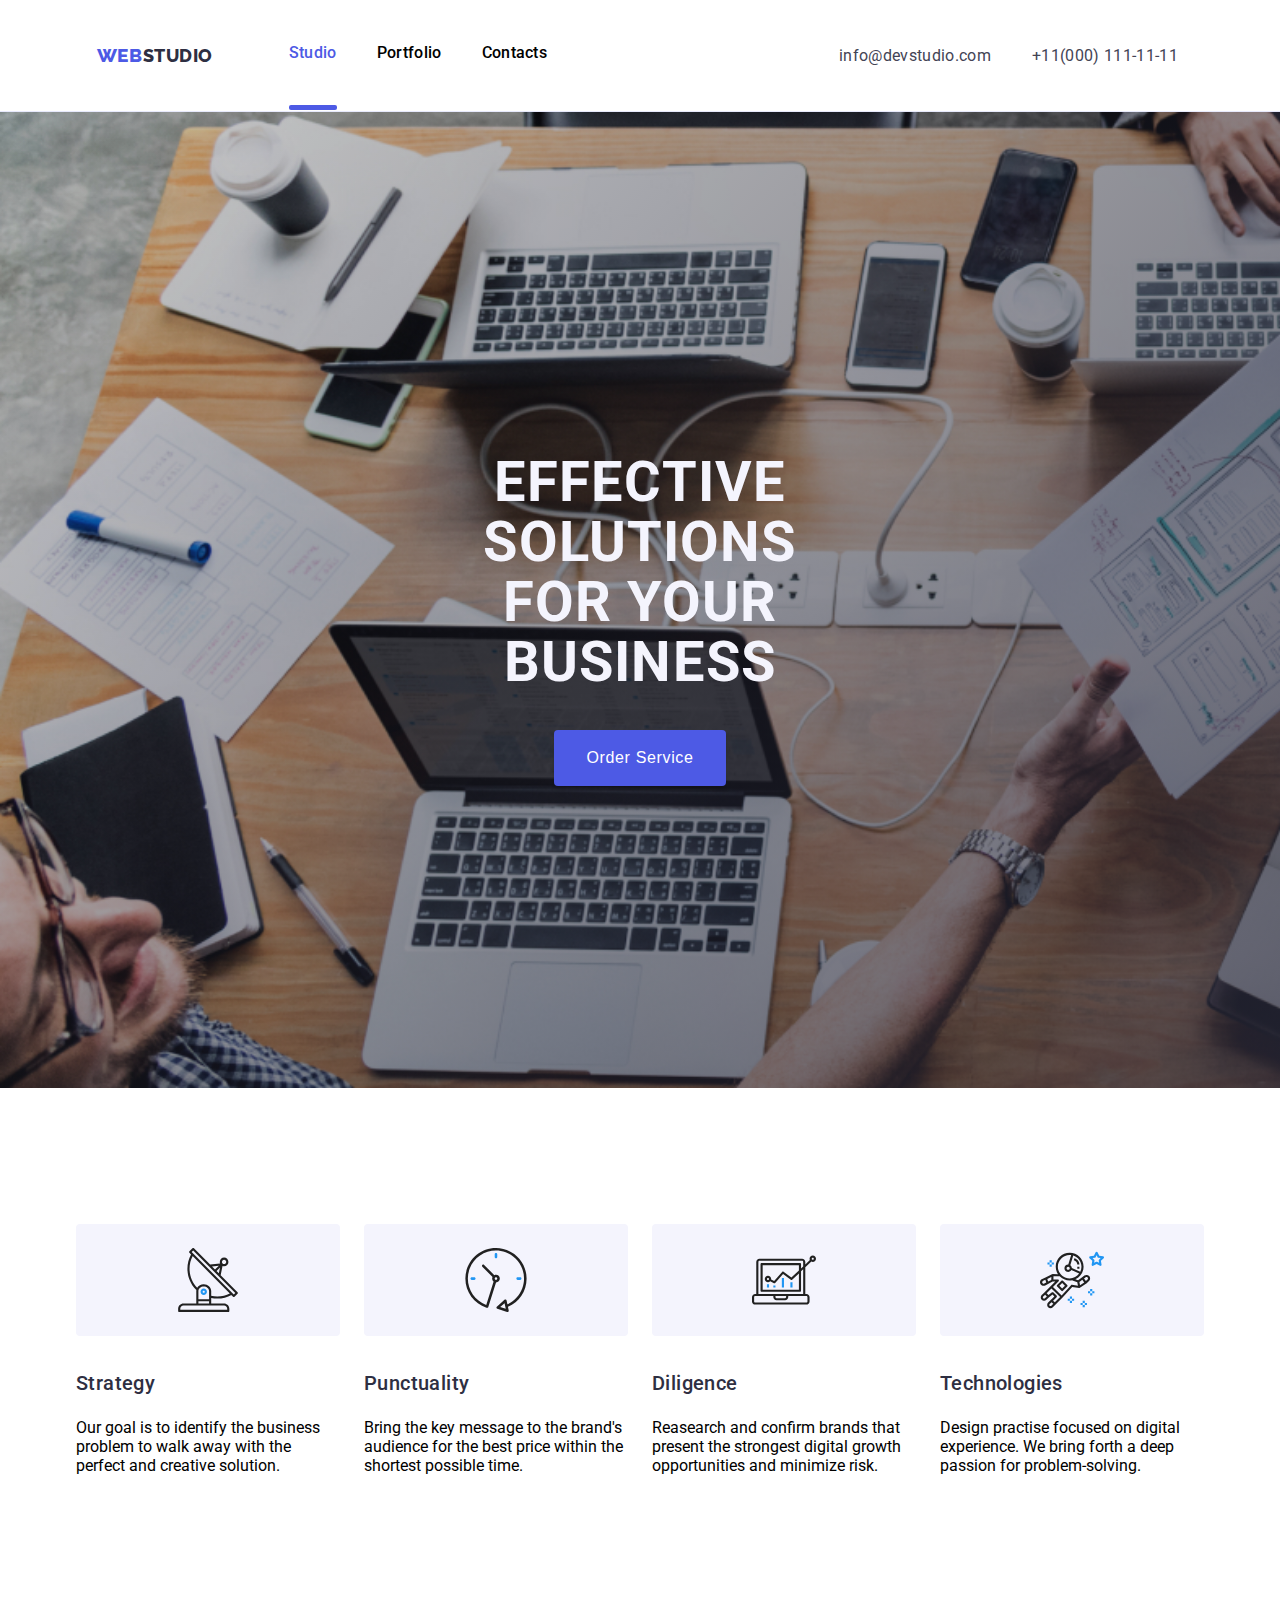
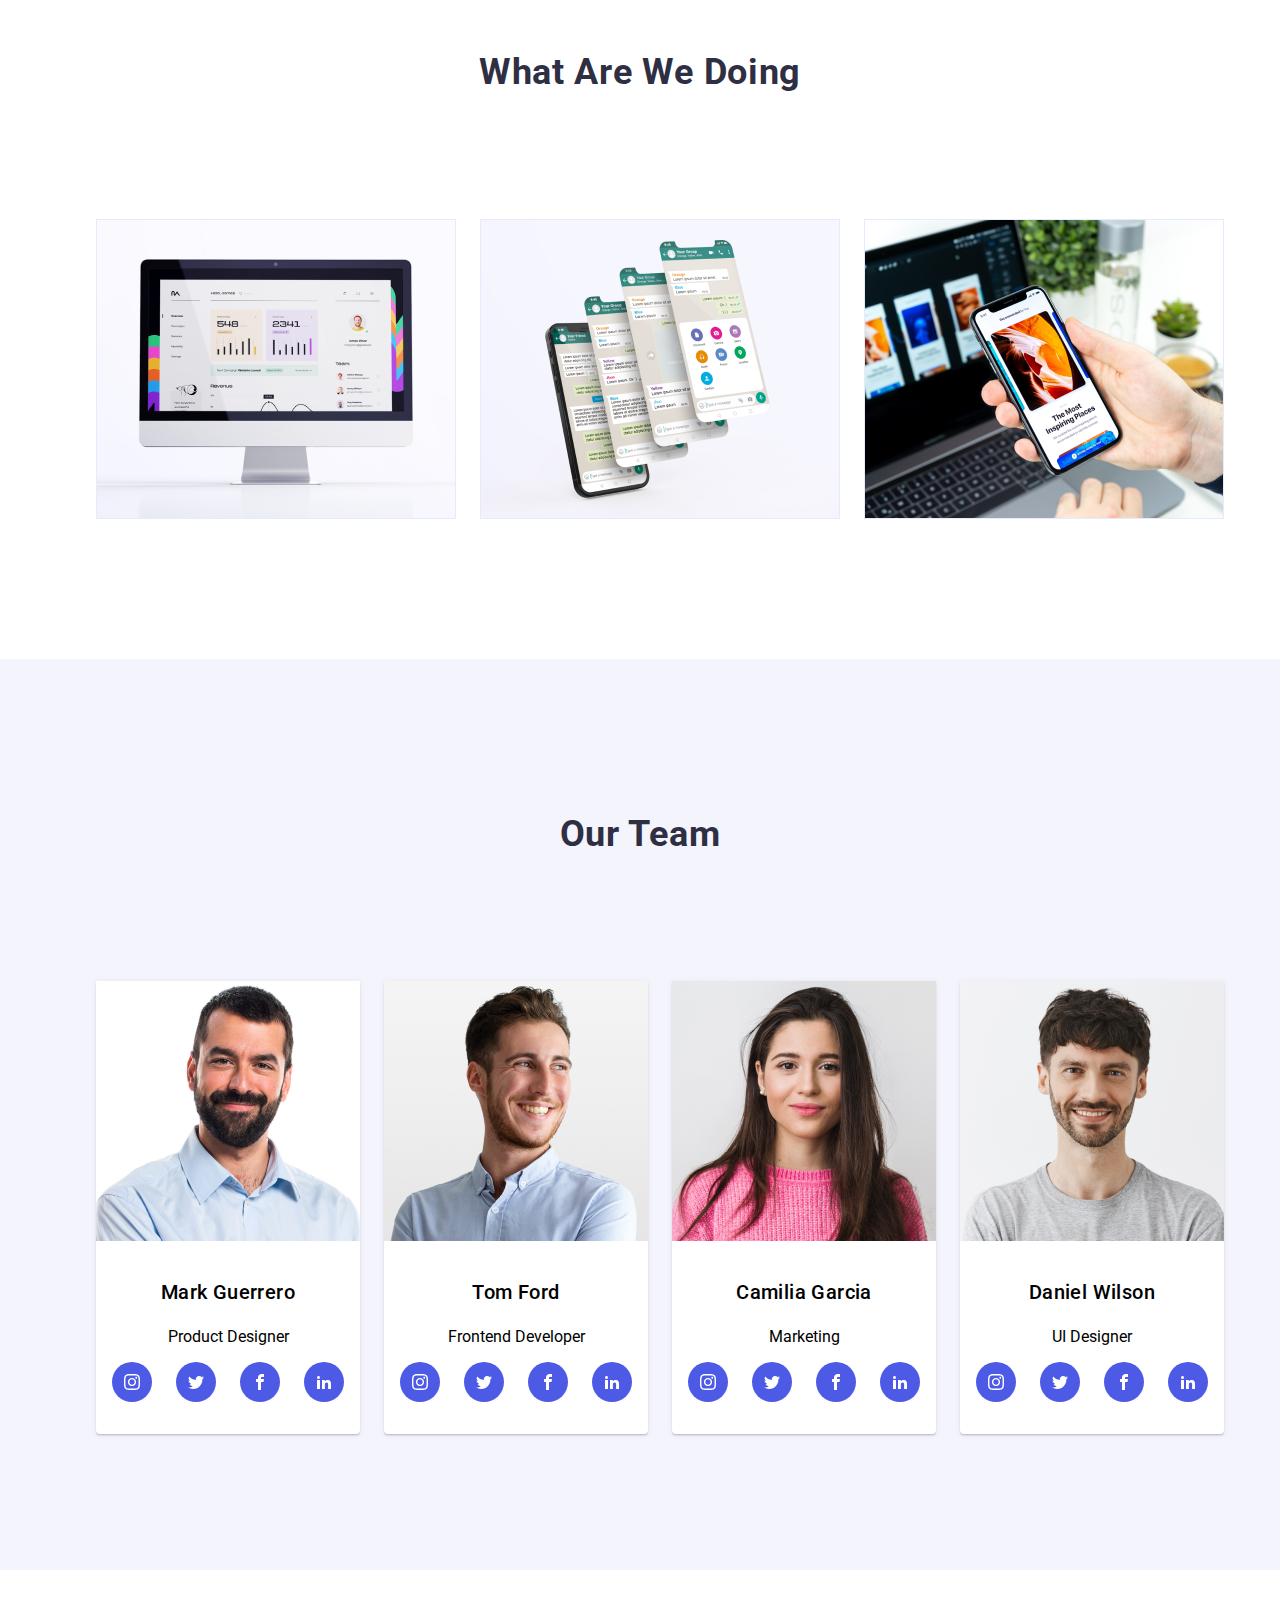
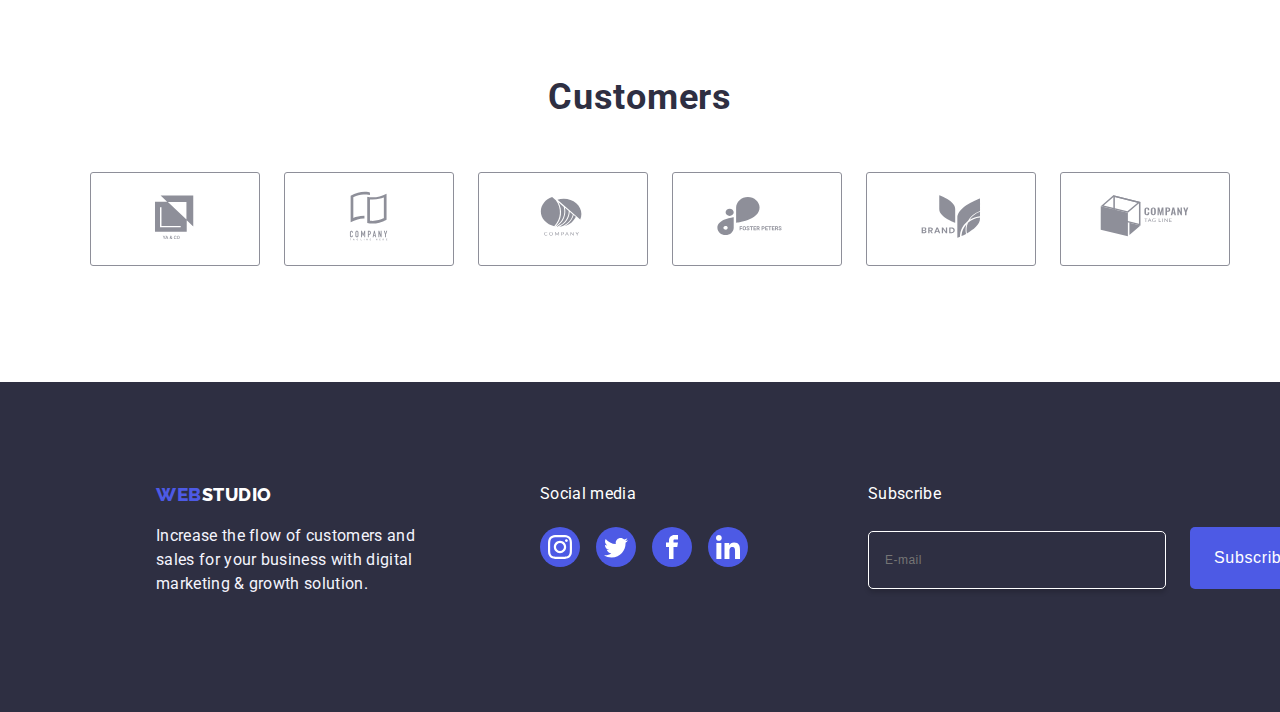
==== commit 32534b4d: "second commit" ====
--- a/index.html
+++ b/index.html
@@ -50,32 +50,50 @@
                     <div class="backdrop is-hidden" data-modal>
                         <div class="modal">
                           <button type="button" class="btn-modal" data-modal-close>
-                            <svg width="24" height="24">
+                            <svg width="18" height="18">
                                 <use href="./images/icons.svg#close"></use>
                             </svg>
                           </button>
                           <form action="#" method="post" class="modal-form">
-                            <h5>Leave your contacts and we will call you back</h5>
+                            <h3 class="modal-title">Leave your contacts and we will call you back</h3>
                             <div class="info">
-                                <label for="name">Name</label>
-                                <input type="text" placeholder="man-icon">
-                            </div>
+                                <label for="name">Name</label><br>
+                                <span>
+                                <svg class="svg-modal" width="18" height="18">
+                                    <use href="./images/icons.svg#user"></use>
+                                </svg>
+                                </span>
+                                <input type="text" placeholder="">
+                                
+                            </div>
+
                             <div>
-                                <label for="phone">Phone</label>
-                                <input type="text" placeholder="pnone-icon">
+                                <label for="phone">Phone</label><br>
+                                <span><svg class="svg-modal" width="18" height="24">
+                                    <use href="./images/icons.svg#phone"></use>
+                                </svg></span>
+                                <input type="text" placeholder="">
+                               
                             </div>
                             <div>
-                               <label for="email">Email</label>
-                               <input type="text" placeholder="envelope-icon">
-                            </div>
+                               <label for="email">Email</label><br>
+                               <span>
+                                <svg class="svg-modal" width="18" height="24">
+                                    <use href="./images/icons.svg#email"></use>
+                                </svg>
+                               </span>
+                               <input type="text" placeholder=" ">
+                                
+                            </div>
+                        
                             <div>
-                                <label for="comment">Comment</label>
-                                <input  type="text" placeholder="Text input" class="comment">
-                            </div>
-                            <div class="privacy-policy">
-                            <input type="checkbox" name="privacy_policy" value="1" required><h5>I accept the terms and conditions of the </h5> <a href="#"><h5>Privacy Policy</h5></a>
-                            </div>
-                            <button type="send" class="send-btn">Send</button>
+                                <label for="comment">Comment</label><br>
+                            <textarea class="comment-box" name="" id="" cols="56" rows="10" >Text input</textarea>   
+                            </div>
+                            <div>
+                            <input type="checkbox" name="" value="1" required><span class="check-box"> I accept the terms and conditions of the <a href="privacy.html">Privacy Policy</a></span>
+                            </div>
+                            <button type="button" class="send-btn">Send</button>
                           </form>
                         </div>
                     </div>
--- a/css/styles.css
+++ b/css/styles.css
@@ -199,14 +199,14 @@
     display: flex;
     align-items: center;
     justify-content: center;
-    padding: 5px;
-    width: 24px;
-    height: 24px;
-    border-radius: 100%;
+    padding: 2px;
+    width: 20px;
+    height: 20px;
+    border-radius: 50%;
     cursor: pointer;
     color: var(--L-Grey);
     background-color: var(--CORNFLOW);
-    border: 1px solid var(--CORNFLOW);
+    border: 1px solid var(--Light-Slate);
     box-shadow: 0 2px 1px 0 rgba(0, 0, 0, 0.2),
                 0 1px 3px 0 rgba(0, 0, 0, 0.12),
                 0 1px 1px 0 rgba(0, 0, 0, 0.14);
@@ -237,26 +237,30 @@
     pointer-events: none;
     opacity: 0;
 }
+  /*--------------- Modal Form Content -----------*/
 .modal-form{
     margin: 0;
+    width: 408;
     display: flex;
     flex-direction: column;
     align-items: center;
     gap: 8px;
 }
 input[type="text"]{
-    width: 400px;
-    height: 35px;
+    margin-top: 4px;
+    width: 390px;
+    height: 40px;
     border-radius: 5px;
     background-color: var(--primary-white);
     border: 1px solid rgba(46, 47, 66, 0.40);   
 }
 .send-btn{
+    margin-top: 24px;
     background-color: var(--primary-color);
     padding: 16px 32px;
     border-radius: 4px;
     box-shadow: 0px 4px 4px 0px rgba(0, 0, 0, 0.15);
-    width: 105px;
+    width: 169px;
     color: var(--primary-white);
     font-size: 16px;
     font-weight: 500;
@@ -268,13 +272,50 @@
 .send-btn:hover{
     background-color: var(--hover-background);
 }
-.privacy-policy{
-    display: flex;
-}
-input[class="comment"]{
-    line-height: 2em;
-    height: 120px;
-}
+.check-box {
+    color: var(--Light-Slate);
+    font-size: 12px;
+    font-weight: 400;
+    line-height: 0.8;
+    letter-spacing: 1.5px;
+}
+.check-box a{
+    text-decoration: underline;
+}
+/* h3 @ html */
+.modal-title{
+    color: var(--background-font);
+    text-align: center;
+    font-size: 16px;
+    font-weight: 500;
+    line-height: 1.5px;
+    letter-spacing: 0.32px;
+}
+label, textarea{
+    color: var(--Light-Slate);
+    font-size: 12px;
+    font-weight: 400;
+    line-height: 0.8;
+    letter-spacing: 0.48px;
+}
+.svg-modal{
+    fill: var(--background-font);
+    position: absolute;
+    transform: translateY(50%);
+    padding: 2px 16px;
+    
+
+}
+.comment-box{
+    margin: 4px;
+    width: 360px;
+    padding: 8px 16px;
+    margin-bottom: 16px;
+    border-radius: 5px;
+    background-color: var(--primary-white);
+    border: 1px solid rgba(46, 47, 66, 0.40)
+}
+
 
 /* ------------------------- Section1 ------------------------ */
 /* .hero-advantages */
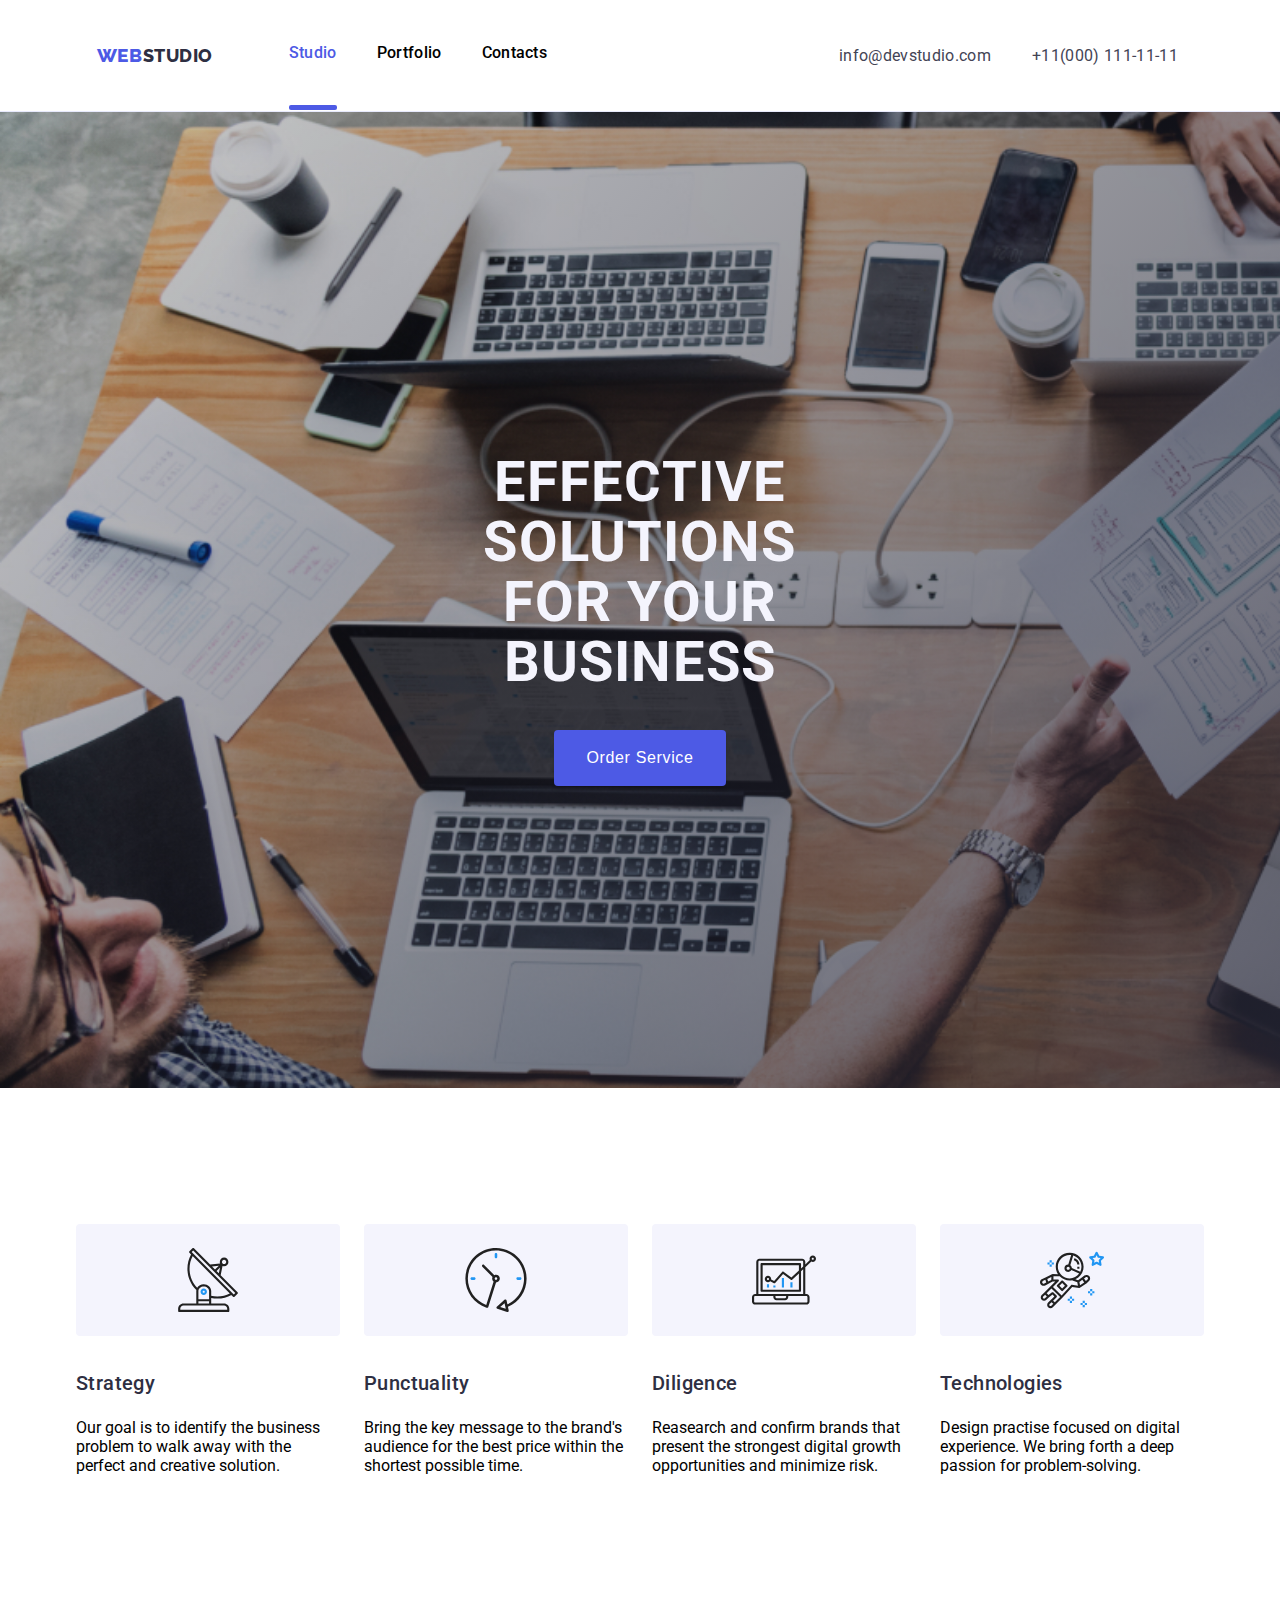
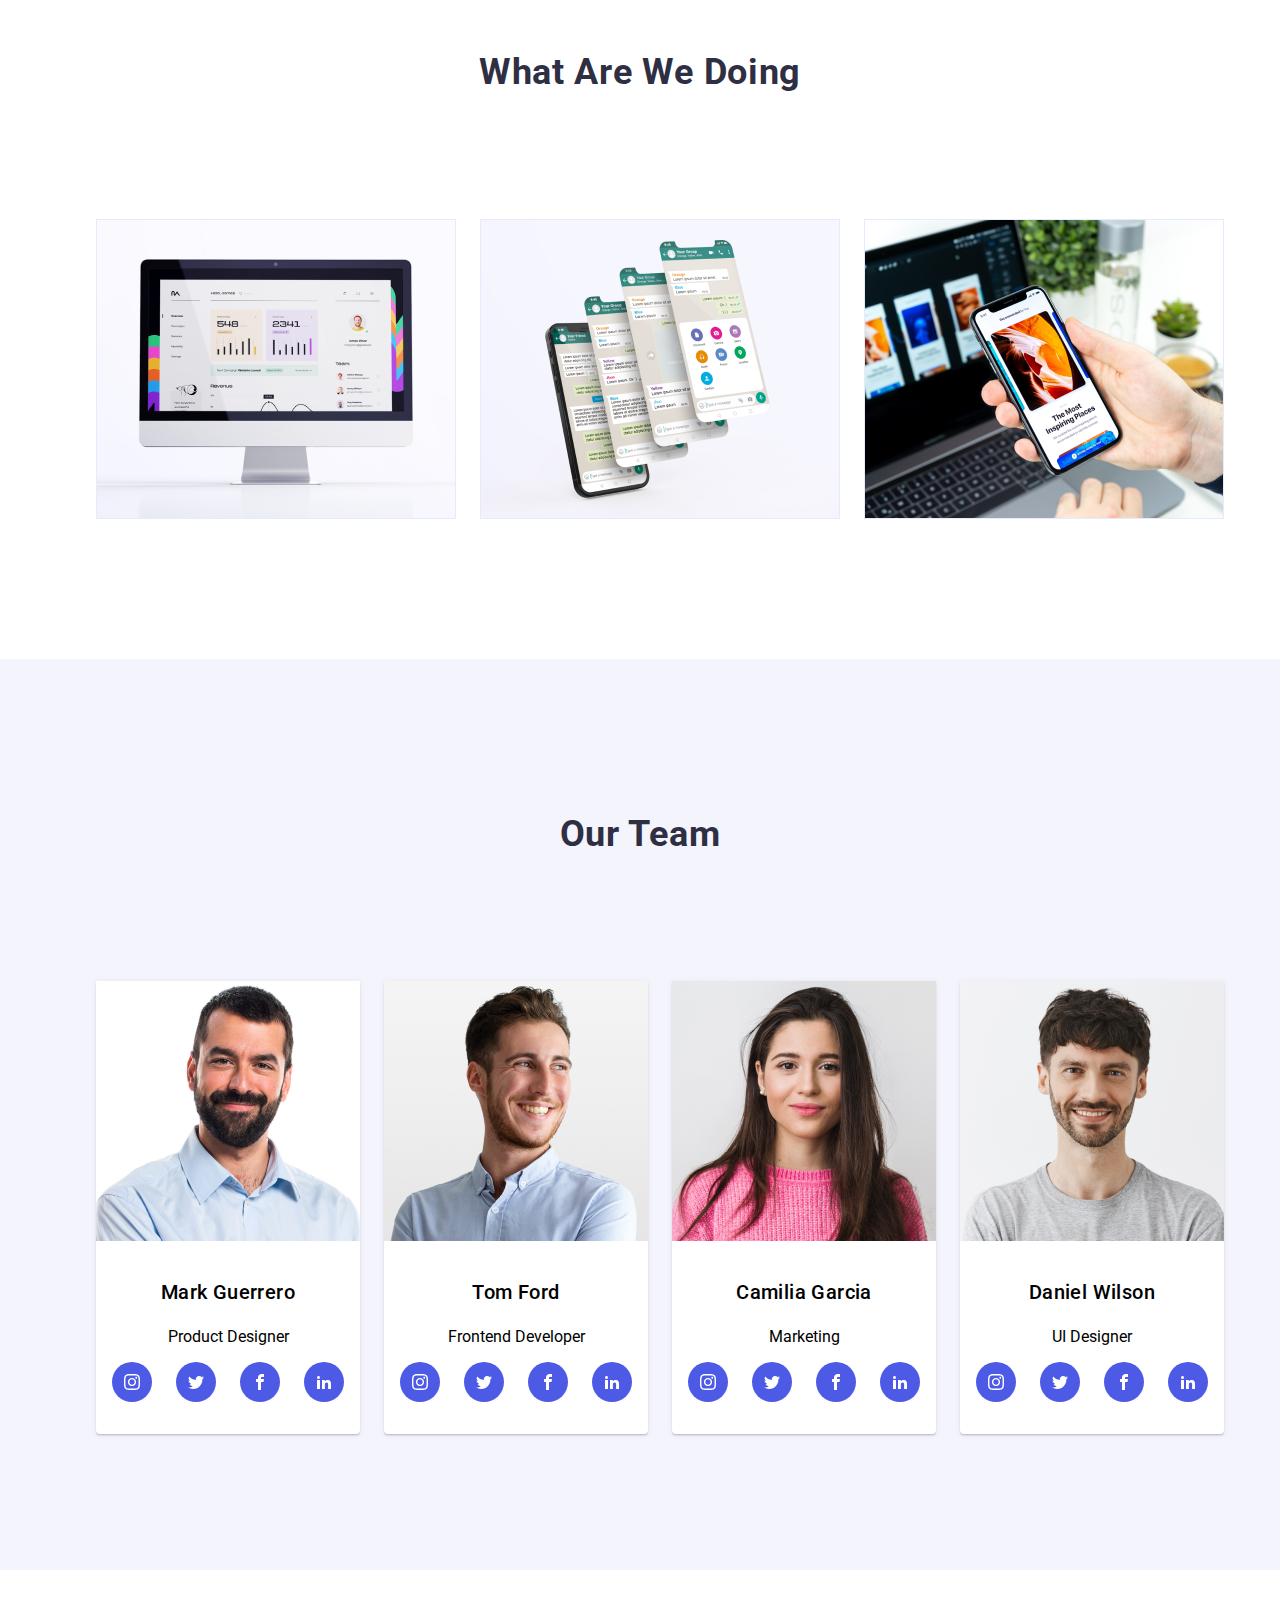
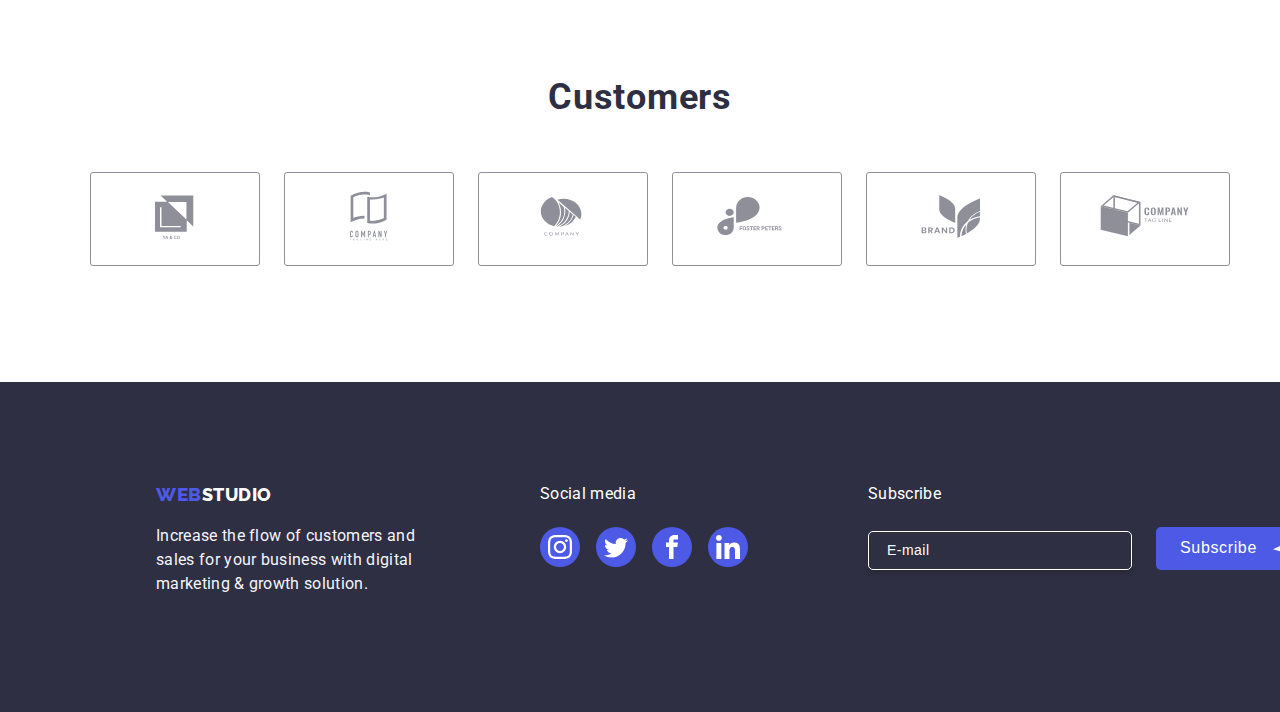
==== commit 8f7194f0: "for final refinement" ====
--- a/index.html
+++ b/index.html
@@ -53,47 +53,49 @@
                             <svg width="18" height="18">
                                 <use href="./images/icons.svg#close"></use>
                             </svg>
-                          </button>
+                          </button> 
+                           <!---------------- form ----------------------->
                           <form action="#" method="post" class="modal-form">
                             <h3 class="modal-title">Leave your contacts and we will call you back</h3>
-                            <div class="info">
+                            <div class="form">
                                 <label for="name">Name</label><br>
-                                <span>
-                                <svg class="svg-modal" width="18" height="18">
+                                <span class="form-icon">
+                                <svg  width="18" height="18" class="svg-modal">
                                     <use href="./images/icons.svg#user"></use>
                                 </svg>
                                 </span>
-                                <input type="text" placeholder="">
-                                
-                            </div>
-
-                            <div>
+                                <input type="text" name="user" placeholder="">   
+                            </div>
+                            
+                            <div class="form">
                                 <label for="phone">Phone</label><br>
-                                <span><svg class="svg-modal" width="18" height="24">
+                                <span class="form-icon">
+                                <svg  width="18" height="24" class="svg-modal">
                                     <use href="./images/icons.svg#phone"></use>
-                                </svg></span>
-                                <input type="text" placeholder="">
-                               
-                            </div>
-                            <div>
+                                </svg>
+                                </span>
+                                <input type="text" name="phone" placeholder="">  
+                            </div>
+
+                            <div class="form">
                                <label for="email">Email</label><br>
-                               <span>
-                                <svg class="svg-modal" width="18" height="24">
+                               <span class="form-icon">
+                                <svg width="18" height="24" class="svg-modal" >
                                     <use href="./images/icons.svg#email"></use>
                                 </svg>
                                </span>
-                               <input type="text" placeholder=" ">
-                                
-                            </div>
-                        
-                            <div>
-                                <label for="comment">Comment</label><br>
-                            <textarea class="comment-box" name="" id="" cols="56" rows="10" >Text input</textarea>   
-                            </div>
-                            <div>
-                            <input type="checkbox" name="" value="1" required><span class="check-box"> I accept the terms and conditions of the <a href="privacy.html">Privacy Policy</a></span>
-                            </div>
-                            <button type="button" class="send-btn">Send</button>
+                               <input type="text"  name="email" placeholder="">   
+                            </div>
+                
+                            <div class="comment">
+                            <label for="">Comment</label><br>
+                            <textarea class="comment-area" name="comment"  rows="6" cols="40" placeholder="Text input" ></textarea>   
+                            </div>
+
+                            <div class="check-box">
+                            <input type="checkbox" name="check-box" value="1" required><span>  I accept the terms and conditions of the <a href="privacy.html"> Privacy Policy.</a></span>
+                            </div>
+                            <button type="submit" class="send-btn">Send</button>
                           </form>
                         </div>
                     </div>
@@ -365,7 +367,7 @@
                 <div>
                 <h4>Subscribe</h4>
                 <form action="" class="subscribe-form">
-                    <input type="text" name="email" placeholder="E-mail">
+                    <input type="text" name="email" placeholder="E-mail" >
                     <button type="submit" class="subscribe-btn">Subscribe
                      <svg width="24" height="24">
                         <use href="./images/icons.svg#telegram"></use>
--- a/css/styles.css
+++ b/css/styles.css
@@ -188,14 +188,39 @@
     letter-spacing: 0.64px;
     cursor: pointer;
 }
-
-.btn-modal{
+/* ------------  modal start here ----------------- */
+.backdrop {
+    width: 100%;
+    height: 100%;
+    background-color: rgba(0, 0, 0, 0.4);
+    position: fixed;
+    top: 0;
+    display: flex;
+    align-items: center;
+    justify-content: center;
+    transition: opacity 250ms cubic-bezier(0.4, 0, 0.2, 1);
+}
+.modal {
+    padding: 24px;
+    background-color: var(--Dairy);
+    width: 408px;
+    height: 584px;
+    border-radius: 5px;
+    box-shadow: 0 2px 1px 0 rgba(0, 0, 0, 0.2),
+                0 1px 3px 0 rgba(0, 0, 0, 0.12),
+                0 1px 1px 0 rgba(0, 0, 0, 0.14);
+}
+.is-hidden {
+    pointer-events: none;
+    opacity: 0;
+}
+.btn-modal {
     border: 0;
     display: block;
     margin-left: auto;
     background-color: var(--Dairy);
 }
-.btn-modal svg{
+.btn-modal svg {
     display: flex;
     align-items: center;
     justify-content: center;
@@ -211,112 +236,123 @@
                 0 1px 3px 0 rgba(0, 0, 0, 0.12),
                 0 1px 1px 0 rgba(0, 0, 0, 0.14);
     transition: fill 250ms cubic-bezier(0.4, 0, 0.2, 1);
-}       
-.backdrop{
-    width: 100%;
-    height: 100%;
-    background-color:  rgba(0, 0, 0, 0.4);
-    position: fixed;
-    top: 0;
-    display: flex;
-    align-items: center;
-    justify-content: center;
-    transition: opacity 250ms cubic-bezier(0.4, 0, 0.2, 1);
-}
-.modal{
-    padding: 24px;
-    background-color: var(--Dairy);
-    width: 408px;
-    height: 584px;
-    border-radius: 5px;
-    box-shadow: 0 2px 1px 0 rgba(0, 0, 0, 0.2)
-                0 1px 3px 0 rgba(0, 0, 0, 0.12),
-                0 1px 1px 0 rgba(0, 0, 0, 0.14);
-}
-.is-hidden{
-    pointer-events: none;
-    opacity: 0;
-}
-  /*--------------- Modal Form Content -----------*/
+}
+ /*--------------- Modal Form Content -----------*/
+/* h3 @ html */
+.modal-title {
+    color: var(--background-font);
+    text-align: center;
+    font-size: 16px;
+    font-weight: 500;
+    line-height: 1.5px;
+    letter-spacing: 0.32px;
+}
 .modal-form{
-    margin: 0;
-    width: 408;
     display: flex;
     flex-direction: column;
     align-items: center;
     gap: 8px;
 }
+ .form-icon .svg-modal {
+    fill: var(--background-font);
+    position: absolute;
+    left: 0px;
+    top: 22px;
+    padding: 8px 16px;
+    transition: fill 250ms cubic-bezier(0.4, 0, 0.2, 1);
+ }
 input[type="text"]{
+    text-overflow: clip;
+    color: var(--background-font);
+    font-size: 16px;
+    font-weight: 500;
+    line-height: 1.5px;
+    letter-spacing: 0.32px;
+    outline: none;
+    box-sizing: border-box;
     margin-top: 4px;
-    width: 390px;
-    height: 40px;
+    padding: 8px 0 8px 16px;
+    width: 400px;
     border-radius: 5px;
     background-color: var(--primary-white);
-    border: 1px solid rgba(46, 47, 66, 0.40);   
-}
-.send-btn{
-    margin-top: 24px;
-    background-color: var(--primary-color);
-    padding: 16px 32px;
-    border-radius: 4px;
-    box-shadow: 0px 4px 4px 0px rgba(0, 0, 0, 0.15);
-    width: 169px;
-    color: var(--primary-white);
-    font-size: 16px;
-    font-weight: 500;
-    line-height: 1.5;
-    border: none;
-    letter-spacing: 0.64px;
-    cursor: pointer;
-}
-.send-btn:hover{
-    background-color: var(--hover-background);
-}
-.check-box {
+    border: 1px solid rgba(46, 47, 66, 0.40);
+    text-indent: 25px;
+    transition: 250ms; 
+    transition: color, border-color, background-color;
+    transition-timing-function:  fill 250ms cubic-bezier(0.4, 0, 0.2, 1);
+}
+.svg-modal:hover,
+.svg-modal:focus{
+    border-color: var(--hover-background);
+    fill: blue;
+    color: blue;
+}
+input[type="text"]:hover,
+input[type="text"]:focus + .svg-modal > use{
+    border-color: 1px solid var(--hover-background);
+    fill: blue;
+}
+.form{
+    position: relative;
+}
+label{
     color: var(--Light-Slate);
     font-size: 12px;
     font-weight: 400;
     line-height: 0.8;
-    letter-spacing: 1.5px;
-}
-.check-box a{
-    text-decoration: underline;
-}
-/* h3 @ html */
-.modal-title{
+    letter-spacing: 0.48;
+}
+.comment-area{
+    outline: none;
     color: var(--background-font);
-    text-align: center;
-    font-size: 16px;
-    font-weight: 500;
-    line-height: 1.5px;
-    letter-spacing: 0.32px;
-}
-label, textarea{
+    background-color: var(--primary-white);
+    border: 1px solid rgba(46, 47, 66, 0.40);
+    font-size: 16px;
+    font-weight: 500;
+    line-height: 1.2;
+    letter-spacing: 0.6px;
+    margin: 4px 0 16px 0;
+    padding: 8px 16px;
+    width: 360px;
+    border-radius: 5px;
+}
+.comment-area:focus,
+.comment-area:hover{
+    border-color: var(--hover-background);
+}
+.check-box {
     color: var(--Light-Slate);
     font-size: 12px;
+    padding-bottom: 15px;
     font-weight: 400;
     line-height: 0.8;
-    letter-spacing: 0.48px;
-}
-.svg-modal{
-    fill: var(--background-font);
-    position: absolute;
-    transform: translateY(50%);
-    padding: 2px 16px;
-    
-
-}
-.comment-box{
-    margin: 4px;
-    width: 360px;
-    padding: 8px 16px;
-    margin-bottom: 16px;
+    letter-spacing: 1.5px;
+    display: flex;
+    align-items: center;
+    justify-content: center;
+}
+
+.check-box a {
+    text-decoration: underline;
+}
+.send-btn {
+    background-color: var(--primary-color);
+    box-shadow: 0px 4px 4px 0px rgba(0, 0, 0, 0.15);
+    color: var(--primary-white);
+    padding: 16px 32px;
     border-radius: 5px;
-    background-color: var(--primary-white);
-    border: 1px solid rgba(46, 47, 66, 0.40)
-}
-
-
+    width: 169px;
+    font-size: 16px;
+    font-weight: 500;
+    line-height: 1.5;
+    border: none;
+    letter-spacing: 0.64px;
+    cursor: pointer;
+}
+
+.send-btn:hover {
+    background-color: var(--hover-background);
+}
 /* ------------------------- Section1 ------------------------ */
 /* .hero-advantages */
    
@@ -534,20 +570,24 @@
    display: flex;
    gap: 24px;
  }
-    input[name="email"]{
+ input[placeholder="E-mail"]{
+    text-indent: 2px;
     background-color: var(--L-Grey);
+    color: #fff;
     width: 264px;
     border-radius: 5px;
     padding: 8px 16px;
-    color: var(--primary-white);
-    font-size: 12px;
+    font-size: 14px;
     font-weight: 400;
     line-height: 1.5;
     letter-spacing: 0.48px;
     border: 1px solid var(--primary-white);
     box-shadow: 0px 4px 4px 0px rgba(0, 0, 0, 0.15);
-
  }
+ input::placeholder{
+    color: var(--Dairy);
+ }
+
  .subscribe-btn{
     padding: 8px 24px;
     width: 165px;
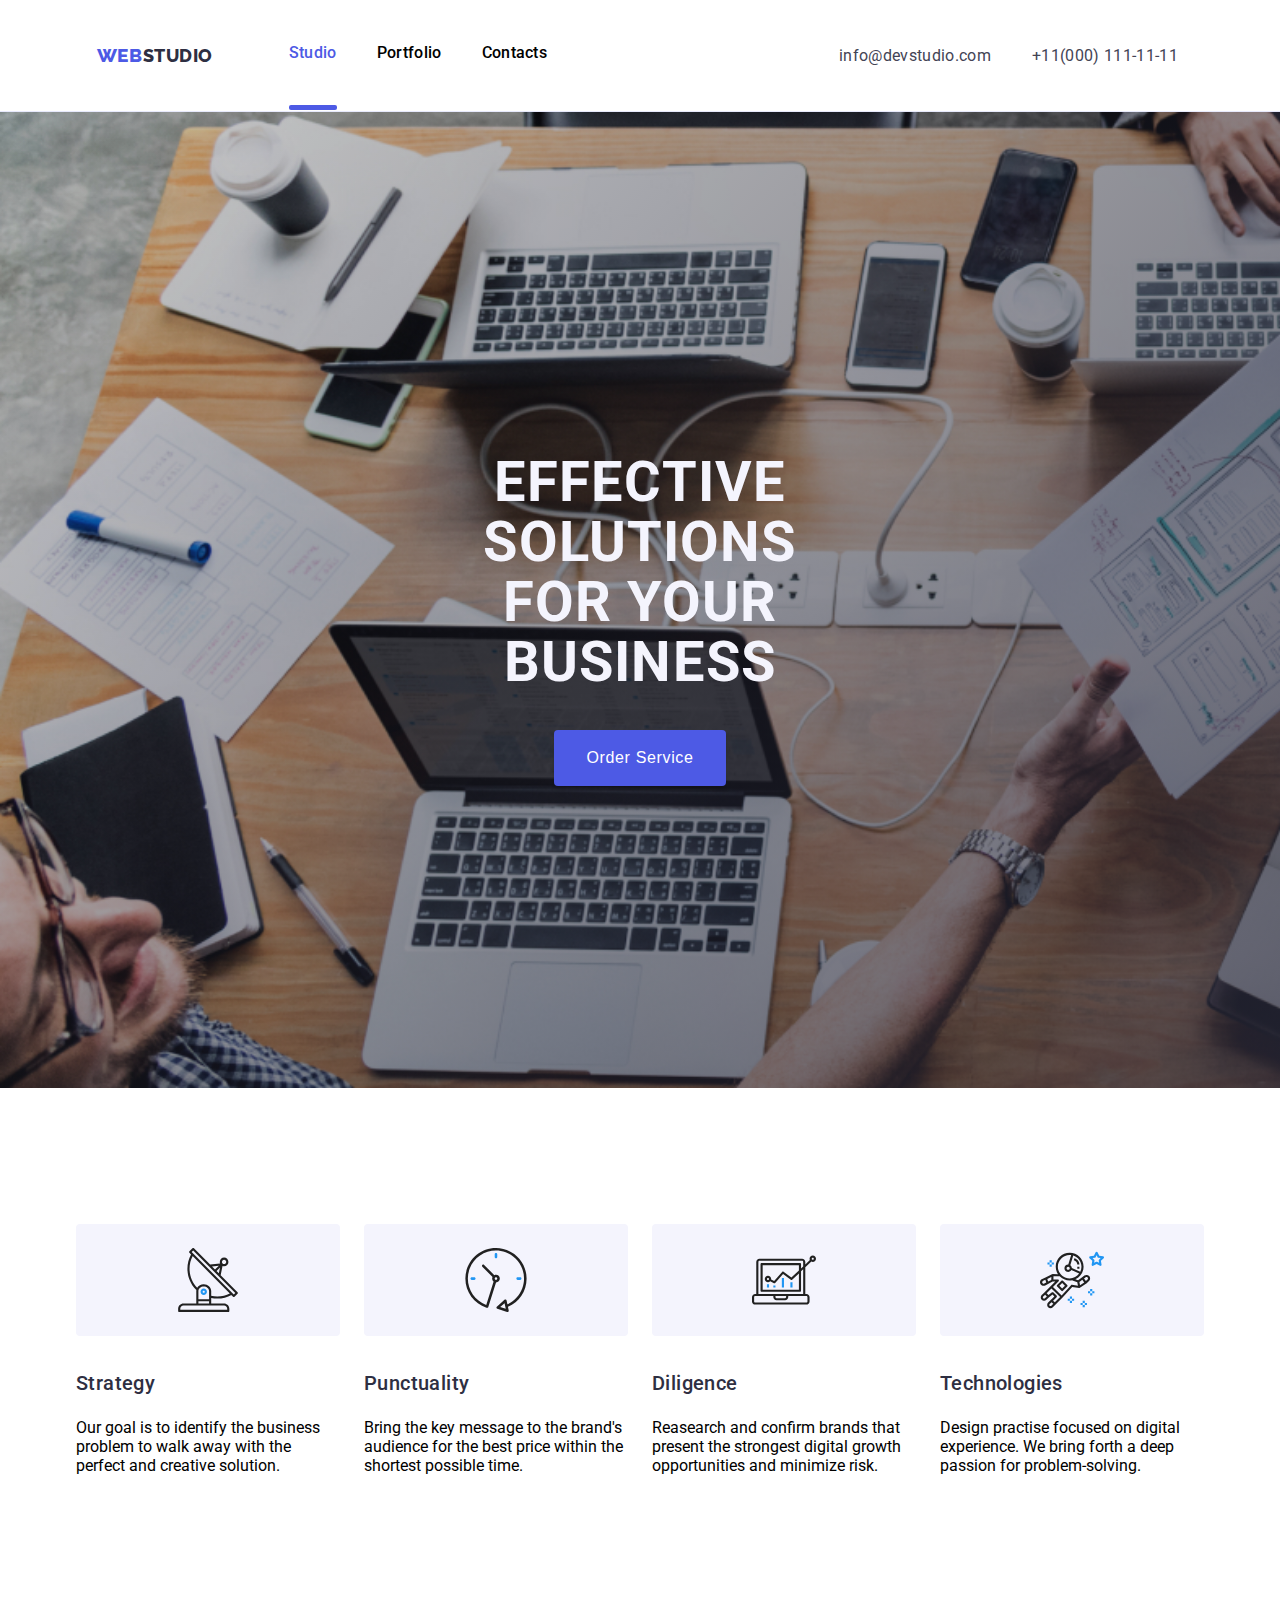
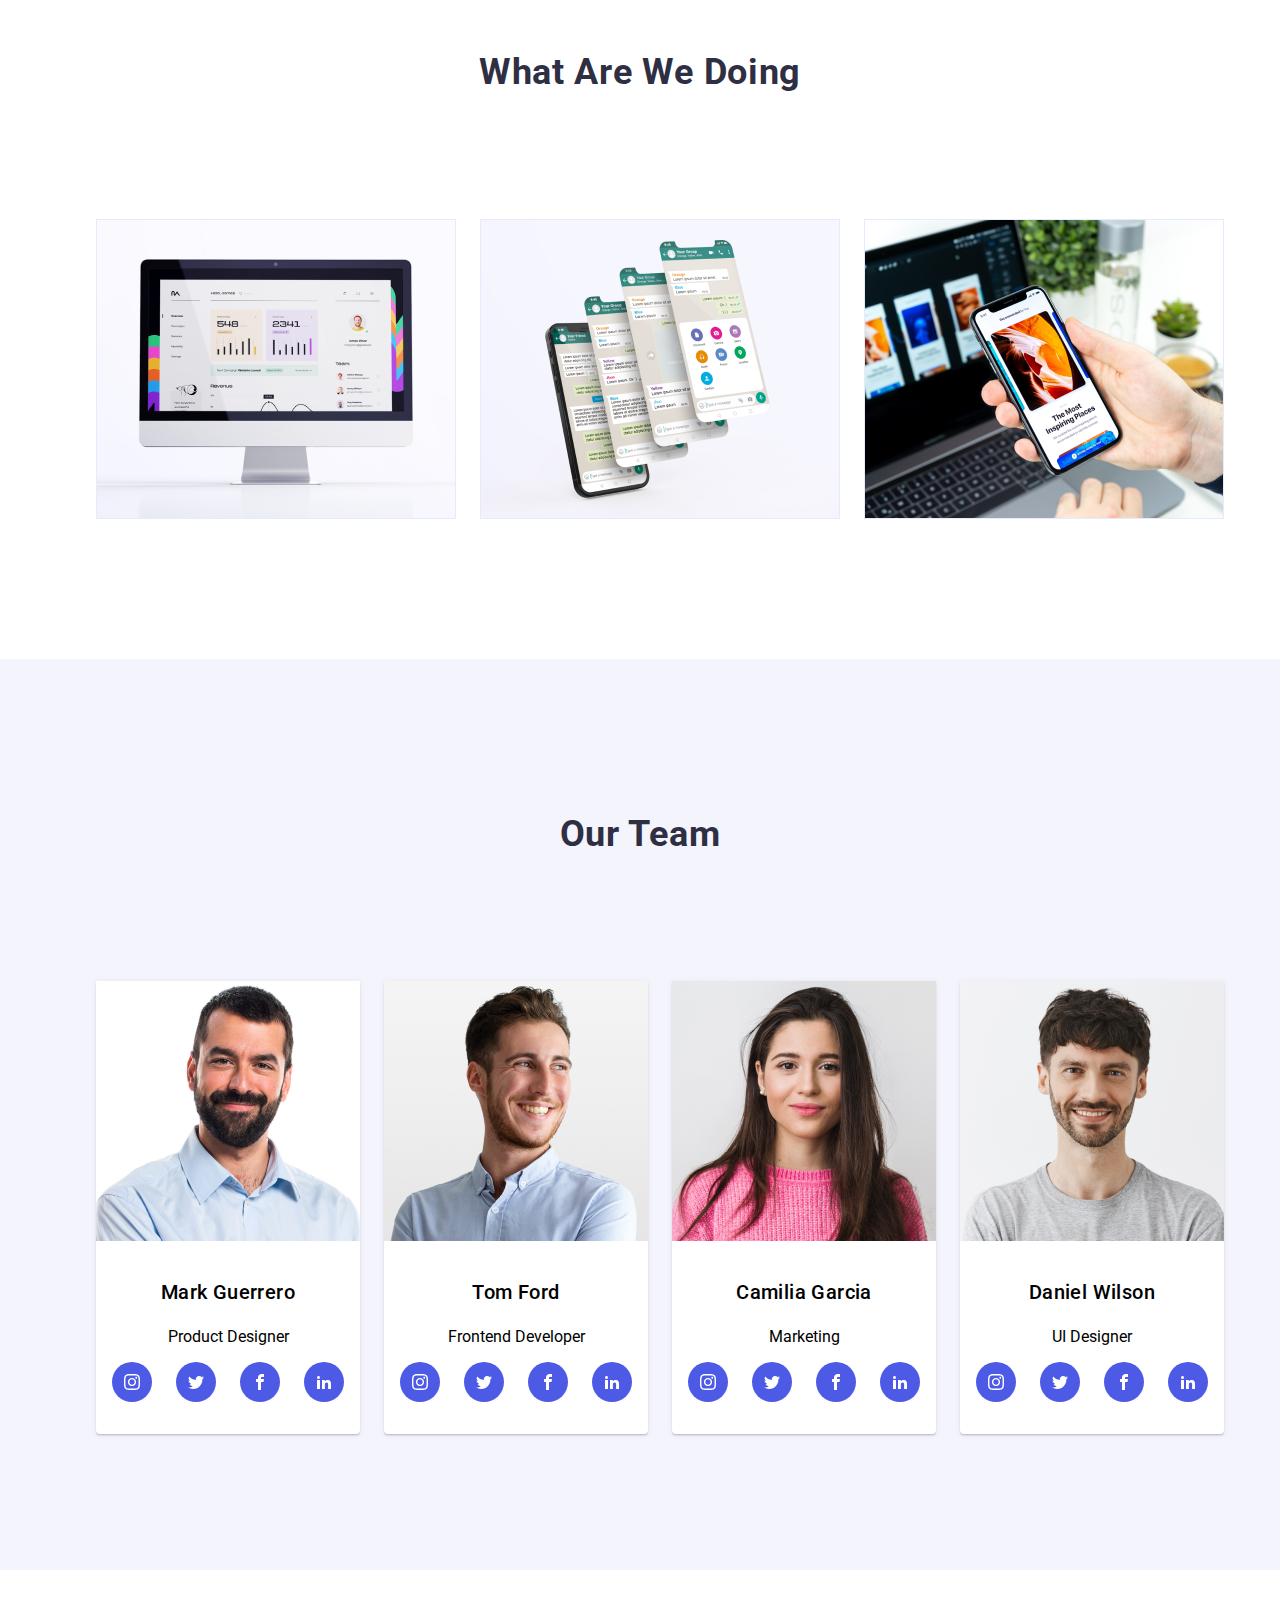
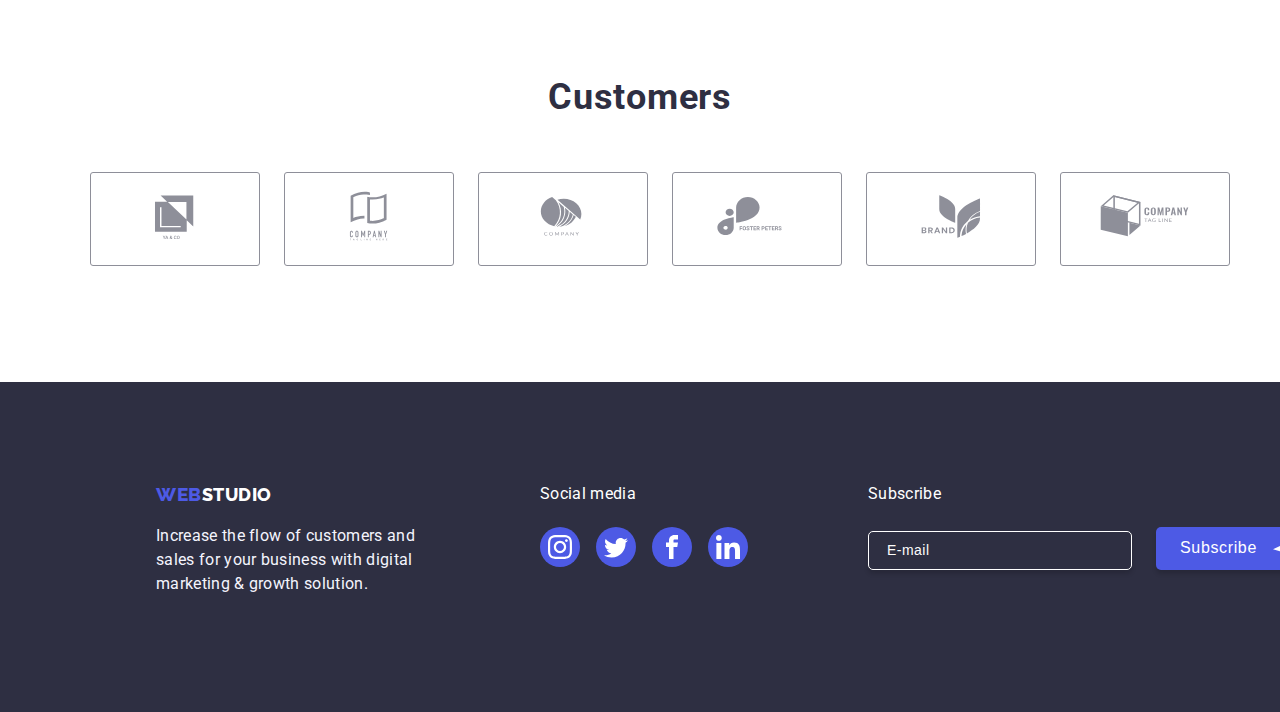
==== commit f86e17fe: "Final Refinement modal form" ====
--- a/index.html
+++ b/index.html
@@ -59,32 +59,32 @@
                             <h3 class="modal-title">Leave your contacts and we will call you back</h3>
                             <div class="form">
                                 <label for="name">Name</label><br>
+                                <input type="text" name="user" placeholder="">
                                 <span class="form-icon">
                                 <svg  width="18" height="18" class="svg-modal">
                                     <use href="./images/icons.svg#user"></use>
                                 </svg>
-                                </span>
-                                <input type="text" name="user" placeholder="">   
+                                </span>  
                             </div>
                             
                             <div class="form">
                                 <label for="phone">Phone</label><br>
+                                <input type="text" name="phone" placeholder="">
                                 <span class="form-icon">
                                 <svg  width="18" height="24" class="svg-modal">
                                     <use href="./images/icons.svg#phone"></use>
                                 </svg>
-                                </span>
-                                <input type="text" name="phone" placeholder="">  
+                                </span>     
                             </div>
 
                             <div class="form">
                                <label for="email">Email</label><br>
+                               <input type="text" name="email" placeholder="">
                                <span class="form-icon">
                                 <svg width="18" height="24" class="svg-modal" >
                                     <use href="./images/icons.svg#email"></use>
                                 </svg>
-                               </span>
-                               <input type="text"  name="email" placeholder="">   
+                               </span>     
                             </div>
                 
                             <div class="comment">
--- a/css/styles.css
+++ b/css/styles.css
@@ -254,6 +254,7 @@
     gap: 8px;
 }
  .form-icon .svg-modal {
+    border: none;
     fill: var(--background-font);
     position: absolute;
     left: 0px;
@@ -281,17 +282,21 @@
     transition: color, border-color, background-color;
     transition-timing-function:  fill 250ms cubic-bezier(0.4, 0, 0.2, 1);
 }
-.svg-modal:hover,
-.svg-modal:focus{
-    border-color: var(--hover-background);
-    fill: blue;
-    color: blue;
-}
-input[type="text"]:hover,
-input[type="text"]:focus + .svg-modal > use{
-    border-color: 1px solid var(--hover-background);
-    fill: blue;
-}
+.form-icon .svg-modal:hover{
+    fill: var(--primary-color);
+}
+input[type="text"]:hover{
+    border-color: var(--primary-color);
+    outline: 1px solid var(--hover-background);
+}
+input[type="text"]:focus + .form-icon .svg-modal{
+    border-color: var(--primary-color);
+    fill: var(--primary-color);
+} 
+input[type="text"]:focus {
+    border-color: var(--primary-color);
+    outline: 1px solid var(--hover-background);
+} 
 .form{
     position: relative;
 }
@@ -319,6 +324,12 @@
 .comment-area:focus,
 .comment-area:hover{
     border-color: var(--hover-background);
+    outline: 1px solid var(--hover-background);
+}
+input[type="checkbox"]{
+    width: 16px;
+    height: 16px;
+    margin-right: 10px;
 }
 .check-box {
     color: var(--Light-Slate);
@@ -565,7 +576,7 @@
      fill: var(--primary-white);
      padding: 8px;
  }
- /* subscribe form button */
+ /* subscribe  button */
  .subscribe-form{
    display: flex;
    gap: 24px;
@@ -573,7 +584,7 @@
  input[placeholder="E-mail"]{
     text-indent: 2px;
     background-color: var(--L-Grey);
-    color: #fff;
+    color: var(--primary-white);
     width: 264px;
     border-radius: 5px;
     padding: 8px 16px;
@@ -584,6 +595,13 @@
     border: 1px solid var(--primary-white);
     box-shadow: 0px 4px 4px 0px rgba(0, 0, 0, 0.15);
  }
+ input[placeholder="E-mail"]:focus,
+ input[placeholder="E-mail"]:hover{
+    border-color: var(--hover-background);
+    outline: 1px solid var(--primary-color);
+    box-shadow: 0px 4px 4px 0px rgba(0, 0, 0, 0.15);
+ }
+
  input::placeholder{
     color: var(--Dairy);
  }
@@ -604,13 +622,17 @@
     display: flex; 
     justify-content: center;
     align-items: center;
+    cursor: pointer;
+    box-shadow: 0px 4px 4px 0px rgba(0, 0, 0, 0.15);
+ }
+ .subscribe-btn:hover{
+    background-color: var(--hover-background);
  }
  .subscribe-btn svg{
-
-    align-items: center;
-    justify-content: center;
- }
-
+    align-items: center;
+    justify-content: center;
+ }
+/* -------------------End of Index.html--------------- */
 
 /* ------------------ portfolio.html ------------------*/
 .button-portfolio {
@@ -647,7 +669,7 @@
 
 
  .row li{
-    border: 1px solid #E7E9FC;
+    border: 1px solid var(--CORNFLOW);
     background-color: var(--primary-white);
     display: flex;
     flex-direction: column;
